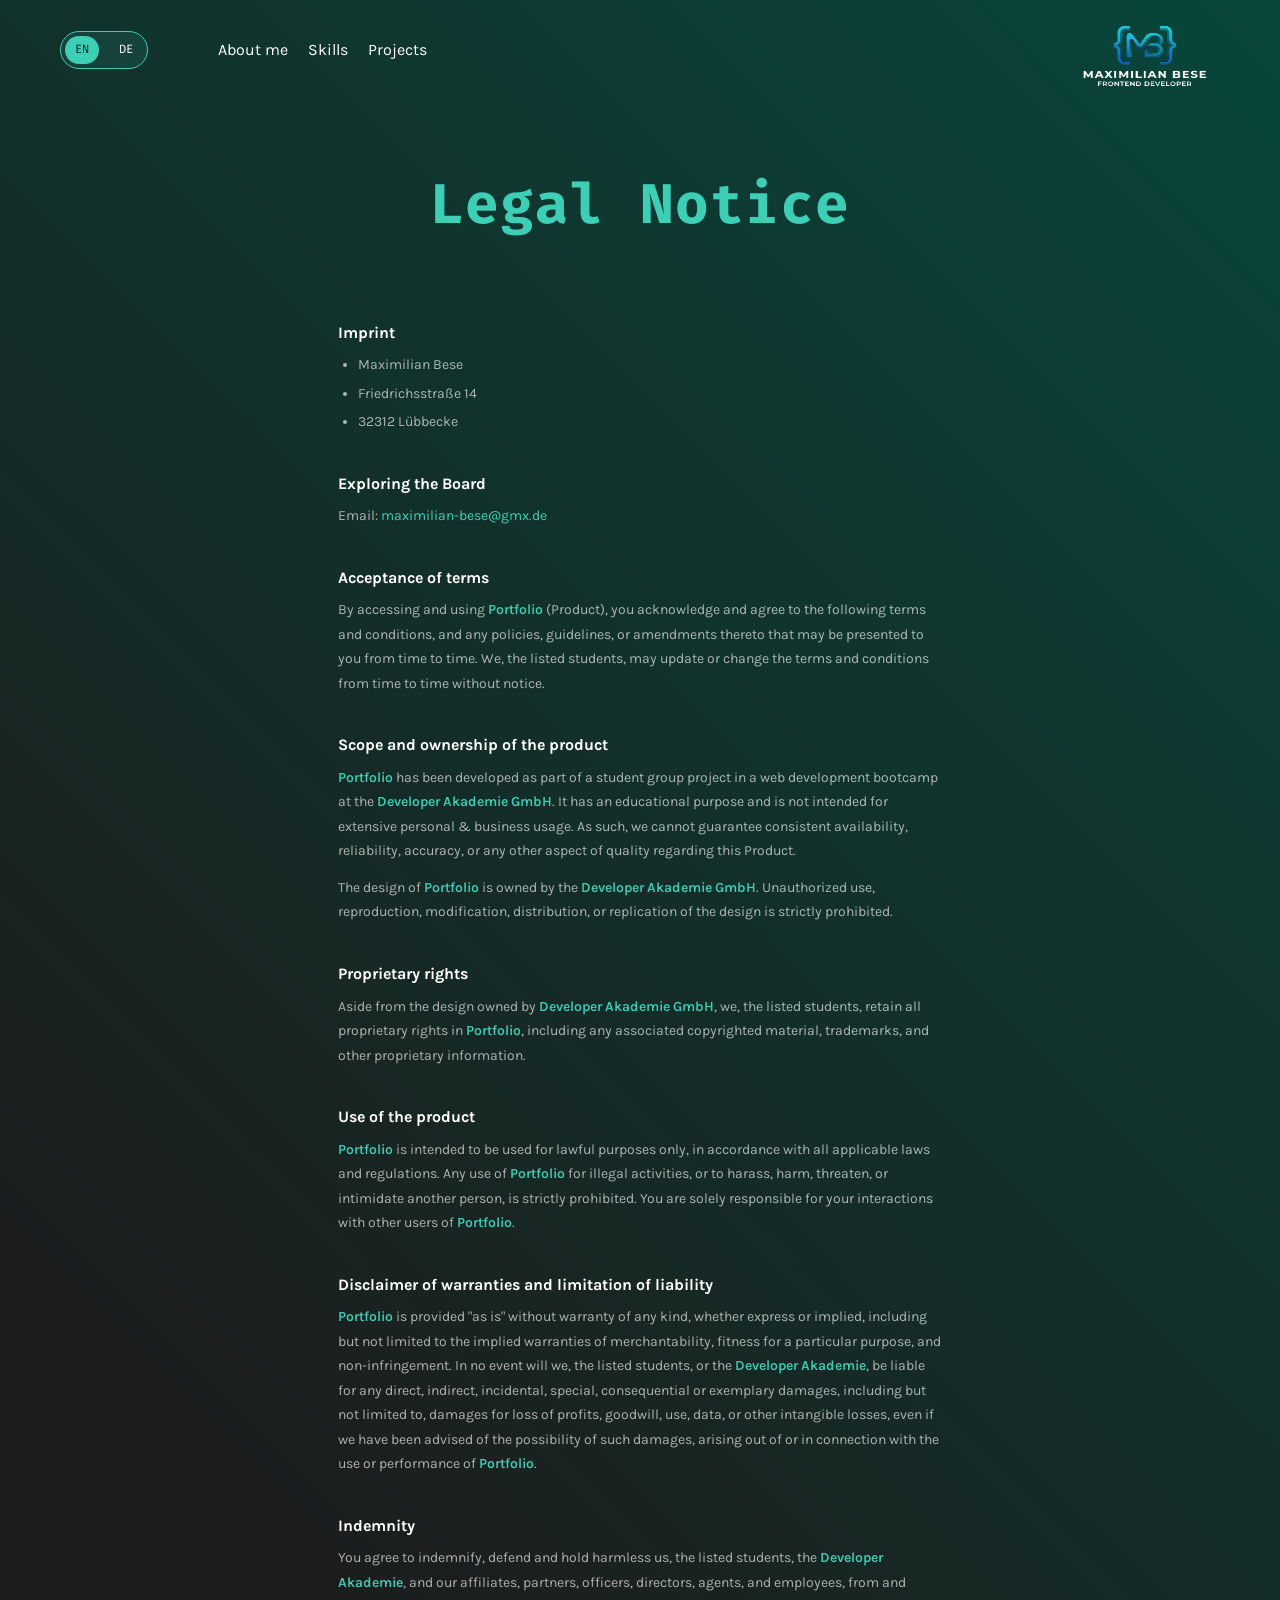
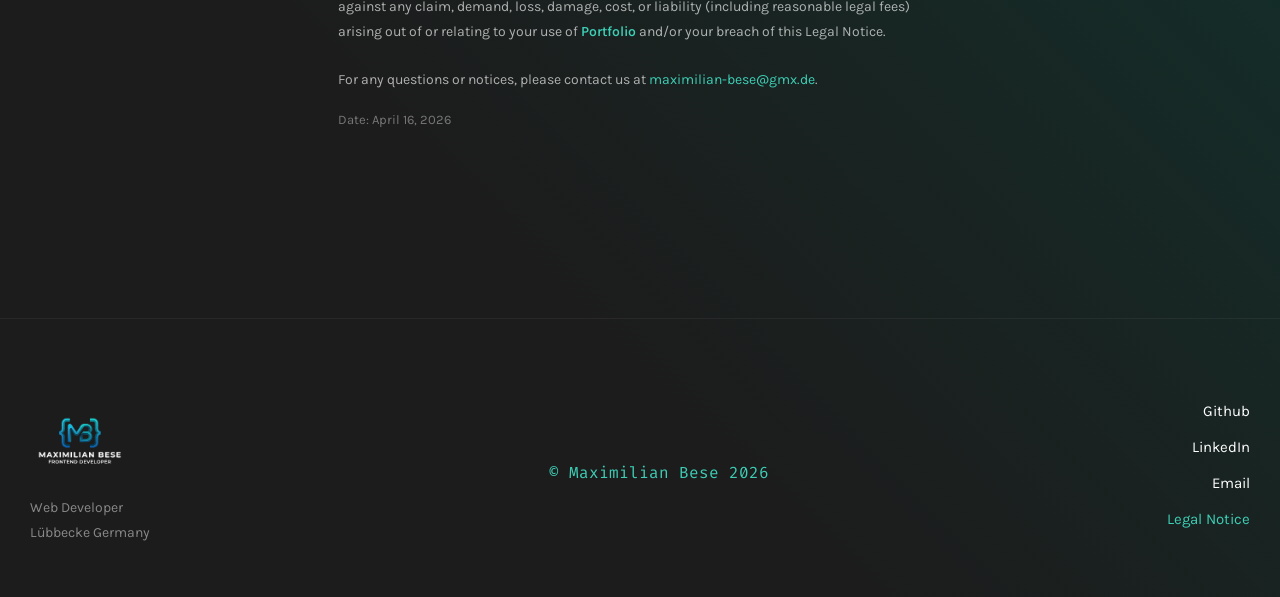
==== legal-notice.html @ 46cddd87 "feat: implement mobile navigation with hamburger menu and overlay" ====
<!doctype html>
<html lang="en">
  <head>
    <meta charset="UTF-8" />
    <meta name="viewport" content="width=device-width, initial-scale=1.0" />
    <title>Legal Notice | Lukas Müller</title>
    <link
      rel="shortcut icon"
      href="./assets/img/favicon.png"
      type="image/x-icon"
    />
    <link rel="stylesheet" href="style.css" />
    <link rel="stylesheet" href="./css/header.css" />
    <link rel="stylesheet" href="./css/footer.css" />
    <link rel="stylesheet" href="./css/legal-notice.css" />
    <link rel="stylesheet" href="./css/responsive.css" />
  </head>
  <body class="legal-page">
    <header class="main-header container">
      <div class="nav-left">
        <div class="lang-toggle">
          <span class="lang active" id="btn-en" onclick="changeLanguage('en')"
            >EN</span
          >
          <span class="lang" id="btn-de" onclick="changeLanguage('de')"
            >DE</span
          >
        </div>
        <nav class="nav-links">
          <a href="./index.html#about">About me</a>
          <a href="./index.html#skills">Skills</a>
          <a href="./index.html#projects">Projects</a>
        </nav>
      </div>
      <div class="nav-right">
        <img src="./assets/img/logo.png" alt="Logo" class="nav-right" />
      </div>
      <button class="hamburger" id="hamburger-btn" aria-label="Menü öffnen">
        <img
          src="./assets/icons/menu.svg"
          alt="Menü Icon"
          class="hamburger-icon"
        />
      </button>
    </header>

    <div class="mobile-menu" id="mobile-menu">
      <div class="mobile-menu-content">
        <nav class="mobile-nav-links">
          <a href="./index.html#about" class="mobile-nav-link">About me</a>
          <a href="./index.html#skills" class="mobile-nav-link">Skills</a>
          <a href="./index.html#projects" class="mobile-nav-link">Projects</a>
        </nav>
        <div class="mobile-lang-toggle">
          <span class="lang active" onclick="changeLanguage('en')">EN</span>
          <span class="lang" onclick="changeLanguage('de')">DE</span>
        </div>
      </div>
    </div>

    <main class="legal-main container">
      <h1 class="legal-title">Legal Notice</h1>

      <div class="legal-section">
        <h2>Imprint</h2>
        <ul>
          <li>Maximilian Bese</li>
          <li>Friedrichsstraße 14</li>
          <li>32312 Lübbecke</li>
        </ul>
      </div>

      <div class="legal-section">
        <h2>Exploring the Board</h2>
        <p>
          Email:
          <a href="mailto:maximilian-bese@gmx.de">maximilian-bese@gmx.de</a>
        </p>
      </div>

      <div class="legal-section">
        <h2>Acceptance of terms</h2>
        <p>
          By accessing and using <strong>Portfolio</strong> (Product), you
          acknowledge and agree to the following terms and conditions, and any
          policies, guidelines, or amendments thereto that may be presented to
          you from time to time. We, the listed students, may update or change
          the terms and conditions from time to time without notice.
        </p>
      </div>

      <div class="legal-section">
        <h2>Scope and ownership of the product</h2>
        <p>
          <strong>Portfolio</strong> has been developed as part of a student
          group project in a web development bootcamp at the
          <strong>Developer Akademie GmbH</strong>. It has an educational
          purpose and is not intended for extensive personal &amp; business
          usage. As such, we cannot guarantee consistent availability,
          reliability, accuracy, or any other aspect of quality regarding this
          Product.
        </p>
        <p>
          The design of <strong>Portfolio</strong> is owned by the
          <strong>Developer Akademie GmbH</strong>. Unauthorized use,
          reproduction, modification, distribution, or replication of the design
          is strictly prohibited.
        </p>
      </div>

      <div class="legal-section">
        <h2>Proprietary rights</h2>
        <p>
          Aside from the design owned by
          <strong>Developer Akademie GmbH</strong>, we, the listed students,
          retain all proprietary rights in <strong>Portfolio</strong>, including
          any associated copyrighted material, trademarks, and other proprietary
          information.
        </p>
      </div>

      <div class="legal-section">
        <h2>Use of the product</h2>
        <p>
          <strong>Portfolio</strong> is intended to be used for lawful purposes
          only, in accordance with all applicable laws and regulations. Any use
          of <strong>Portfolio</strong> for illegal activities, or to harass,
          harm, threaten, or intimidate another person, is strictly prohibited.
          You are solely responsible for your interactions with other users of
          <strong>Portfolio</strong>.
        </p>
      </div>

      <div class="legal-section">
        <h2>Disclaimer of warranties and limitation of liability</h2>
        <p>
          <strong>Portfolio</strong> is provided "as is" without warranty of any
          kind, whether express or implied, including but not limited to the
          implied warranties of merchantability, fitness for a particular
          purpose, and non-infringement. In no event will we, the listed
          students, or the <strong>Developer Akademie</strong>, be liable for
          any direct, indirect, incidental, special, consequential or exemplary
          damages, including but not limited to, damages for loss of profits,
          goodwill, use, data, or other intangible losses, even if we have been
          advised of the possibility of such damages, arising out of or in
          connection with the use or performance of <strong>Portfolio</strong>.
        </p>
      </div>

      <div class="legal-section">
        <h2>Indemnity</h2>
        <p>
          You agree to indemnify, defend and hold harmless us, the listed
          students, the <strong>Developer Akademie</strong>, and our affiliates,
          partners, officers, directors, agents, and employees, from and against
          any claim, demand, loss, damage, cost, or liability (including
          reasonable legal fees) arising out of or relating to your use of
          <strong>Portfolio</strong> and/or your breach of this Legal Notice.
        </p>
        <p class="legal-contact">
          For any questions or notices, please contact us at
          <a href="mailto:maximilian-bese@gmx.de">maximilian-bese@gmx.de</a>.
        </p>
        <p class="legal-date">Date: April 16, 2026</p>
      </div>
    </main>

    <footer class="main-footer container">
      <div class="footer-left">
        <img src="./assets/img/logo.png" alt="Logo" class="footer-logo" />
        <div class="footer-subtext">
          <p>Web Developer</p>
          <p>Lübbecke Germany</p>
        </div>
      </div>
      <div class="footer-center"><p>© Maximilian Bese 2026</p></div>
      <div class="footer-right">
        <nav class="footer-links">
          <a href="https://github.com/maximilianbese" target="_blank">Github</a>
          <a href="https://www.linkedin.com/in/maximilian-bese/" target="_blank"
            >LinkedIn</a
          >
          <a href="maximilian-bese@gmx.de">Email</a>
          <a href="./legal-notice.html" class="footer-link-active"
            >Legal Notice</a
          >
        </nav>
      </div>
    </footer>

    <script src="./js/mobile-nav.js"></script>
  </body>
</html>
---- style.css ----
/* Google Fonts Import */
@import url("https://fonts.googleapis.com/css2?family=Fira+Code:wght@400;500&family=Karla:wght@400;700&display=swap");

:root {
  /* Farben aus deinen Screenshots */
  --bg-dark: rgba(28, 28, 28, 1);
  --bg-gradient-green: rgba(8, 70, 59, 1);
  --accent-green: rgba(61, 207, 182, 1);
  --accent-green-10: rgba(61, 207, 182, 0.1);

  /* Schriften */
  --font-main: "Karla", sans-serif;
  --font-mono: "Fira Code", monospace;

  /* Abstände */
  --container-padding: 10%;
}

* {
  margin: 0;
  padding: 0;
  box-sizing: border-box;
}

body {
  background-color: var(--bg-dark);
  /* Der Verlauf aus Figma */
  background: linear-gradient(
    45deg,
    var(--bg-dark) 25%,
    var(--bg-gradient-green) 100%
  );
  background-attachment: fixed;
  color: white;
  font-family: var(--font-main);
  line-height: 1.6;
  overflow-x: hidden;
}

.container {
  padding: 0 var(--container-padding);
  max-width: 1440px;
  margin: 0 auto;
}
---- css/header.css ----
.main-header {
  display: flex;
  justify-content: space-between;
  align-items: center;
  padding: 0px 60px; /* Mehr Padding für den "High-End" Look */
  position: absolute;
  width: 100%;
  top: 0;
  left: 0;
  z-index: 1000;
  box-sizing: border-box;
}

.lang-toggle {
  background: rgba(61, 207, 182, 0.1);
  border: 1px solid var(--accent-green);
  border-radius: 20px;
  padding: 4px;
  display: inline-flex;
  gap: 10px;
  margin-right: 30px;
}

.lang {
  font-family: var(--font-mono);
  font-size: 12px;
  padding: 4px 10px;
  border-radius: 15px;
  cursor: pointer;
}

.lang.active {
  background: var(--accent-green);
  color: var(--bg-dark);
}

.nav-links {
  display: flex;
  gap: 20px;
}

.nav-links a {
  position: relative; /* Wichtig, damit der Punkt relativ zum Link positioniert wird */
  text-decoration: none;
  color: white;
  transition: color 0.3s ease;
}

.nav-links a::after {
  content: "";
  position: absolute;
  bottom: -8px; /* Abstand unter dem Text */
  left: 50%; /* Horizontal zentrieren */
  transform: translateX(-50%) scale(0); /* Startet unsichtbar und klein */
  width: 6px; /* Größe des Punktes */
  height: 6px;
  background-color: var(--accent-green);
  border-radius: 50%;
  transition: transform 0.3s cubic-bezier(0.175, 0.885, 0.32, 1.275);
}

.nav-links a:hover::after {
  transform: translateX(-50%) scale(1);
}

.nav-links a.active::after {
  transform: translateX(-50%) scale(1);
}

.nav-left {
  display: flex;
  align-items: center;
  gap: 40px; /* Exakter Abstand zwischen Sprache und Links */
}

.nav-right {
  width: 150px;
  height: 100px;
}

/* Logo Styling */
.logo-container {
  display: flex;
  align-items: center;
  gap: 10px;
}

.logo-icon {
  border: 2px solid var(--accent-green);
  color: var(--accent-green);
  padding: 5px 8px;
  font-weight: bold;
  font-size: 24px;
}

.logo-text {
  display: flex;
  flex-direction: column;
  line-height: 1;
  font-size: 20px;
  font-weight: 700;
}

/* ==========================================================================
   HAMBURGER BUTTON
   ========================================================================== */
.hamburger {
  display: none;
  flex-direction: column;
  justify-content: center;
  align-items: center;
  gap: 5px;
  background: none;
  border: none;
  cursor: pointer;
  padding: 8px;
  z-index: 2001;
  position: relative;
}

.hamburger-line {
  display: block;
  width: 26px;
  height: 2px;
  background-color: var(--accent-green);
  border-radius: 2px;
  transition:
    transform 0.35s cubic-bezier(0.23, 1, 0.32, 1),
    opacity 0.25s ease;
  transform-origin: center;
}

/* X-Animation wenn Menü offen */
.hamburger.is-open .hamburger-line:nth-child(1) {
  transform: translateY(7px) rotate(45deg);
}
.hamburger.is-open .hamburger-line:nth-child(2) {
  opacity: 0;
  transform: scaleX(0);
}
.hamburger.is-open .hamburger-line:nth-child(3) {
  transform: translateY(-7px) rotate(-45deg);
}

/* ==========================================================================
   MOBILE MENÜ OVERLAY
   ========================================================================== */
.mobile-menu {
  display: block;
  position: fixed;
  top: 0;
  right: 0;
  width: 100%;
  height: 100%;
  z-index: 2000;
  pointer-events: none;
  visibility: hidden;
}

.mobile-menu.is-open {
  pointer-events: all;
  visibility: visible;
}

/* Dunkler Hintergrund-Overlay */
.mobile-menu::before {
  content: "";
  position: absolute;
  inset: 0;
  background: rgba(0, 0, 0, 0.5);
  opacity: 0;
  transition: opacity 0.35s ease;
  backdrop-filter: blur(2px);
}

.mobile-menu.is-open::before {
  opacity: 1;
}

/* Menü-Panel von rechts */
.mobile-menu-content {
  position: absolute;
  top: 0;
  right: 0;
  width: min(80vw, 300px);
  height: 100%;
  background: rgba(10, 30, 25, 0.97);
  border-left: 1px solid rgba(61, 207, 182, 0.2);
  padding: 100px 40px 60px;
  display: flex;
  flex-direction: column;
  gap: 50px;
  transform: translateX(100%);
  transition: transform 0.4s cubic-bezier(0.23, 1, 0.32, 1);
  box-shadow: -10px 0 40px rgba(0, 0, 0, 0.4);
}

.mobile-menu.is-open .mobile-menu-content {
  transform: translateX(0);
}

/* Nav Links im mobilen Menü */
.mobile-nav-links {
  display: flex;
  flex-direction: column;
  gap: 32px;
}

.mobile-nav-link {
  text-decoration: none;
  color: white;
  font-size: 22px;
  font-weight: 500;
  letter-spacing: 0.5px;
  transition:
    color 0.25s ease,
    transform 0.25s ease;
  display: inline-block;
}

.mobile-nav-link:hover {
  color: var(--accent-green);
  transform: translateX(6px);
}

/* Sprach-Toggle im mobilen Menü */
.mobile-lang-toggle {
  background: rgba(61, 207, 182, 0.1);
  border: 1px solid var(--accent-green);
  border-radius: 20px;
  padding: 4px;
  display: inline-flex;
  gap: 10px;
  align-self: flex-start;
}
---- css/footer.css ----
.main-footer {
  padding: 80px 30px 50px;
  display: flex;
  justify-content: space-between;
  align-items: flex-start;
  border-top: 1px solid rgba(255, 255, 255, 0.05); /* Dezente Trennung */
  margin-top: 50px;
}

/* Linke Seite */
.footer-left {
  display: flex;
  flex-direction: column;
  gap: 20px;
}

.footer-logo {
  height: 75px; /* Passe die Höhe an dein Logo an */
  width: 100px;
  display: block;
}

.footer-subtext p {
  color: #888;
  font-size: 14px;
  margin: 3px 0;
}

/* Mittlere Sektion */
.footer-center {
  align-self: center;
  color: var(--accent-green);
  font-family: var(--font-mono); /* Falls du eine Monospace-Schrift nutzt */
  font-size: 16px;
}

/* Rechte Seite */
.footer-right .footer-links {
  display: flex;
  flex-direction: column;
  gap: 12px;
  text-align: right;
}

.footer-links a {
  color: white;
  text-decoration: none;
  font-size: 15px;
  transition: color 0.3s ease;
}

.footer-links a:hover {
  color: var(--accent-green);
}

/* Responsive Anpassung für Handys */
@media (max-width: 768px) {
  .main-footer {
    flex-direction: column;
    align-items: center;
    text-align: center;
    gap: 40px;
  }

  .footer-right .footer-links {
    text-align: center;
  }
}
---- css/legal-notice.css ----
/* ==========================================================================
   LEGAL NOTICE PAGE
   ========================================================================== */

.legal-page {
  background: linear-gradient(
    45deg,
    var(--bg-dark) 25%,
    var(--bg-gradient-green) 100%
  );
  min-height: 100vh;
}

/* Main Content Area */
.legal-main {
  padding-top: 160px;
  padding-bottom: 100px;
  max-width: 860px;
}

/* Page Title */
.legal-title {
  font-family: var(--font-mono);
  font-size: clamp(2.2rem, 6vw, 3.5rem);
  color: var(--accent-green);
  text-align: center;
  margin-bottom: 70px;
  letter-spacing: 1px;
}

/* Individual Section */
.legal-section {
  margin-bottom: 36px;
}

.legal-section h2 {
  font-family: var(--font-main);
  font-size: 16px;
  font-weight: 700;
  color: white;
  margin-bottom: 8px;
}

.legal-section p,
.legal-section ul {
  font-family: var(--font-main);
  font-size: 14px;
  color: rgba(255, 255, 255, 0.65);
  line-height: 1.75;
}

.legal-section p + p {
  margin-top: 12px;
}

.legal-section ul {
  list-style: disc;
  padding-left: 20px;
}

.legal-section ul li {
  margin-bottom: 4px;
}

.legal-section strong {
  color: var(--accent-green);
  font-weight: 600;
}

.legal-section a {
  color: var(--accent-green);
  text-decoration: none;
  transition: opacity 0.2s ease;
}

.legal-section a:hover {
  opacity: 0.75;
  text-decoration: underline;
}

/* Contact line & date */
.legal-contact {
  margin-top: 24px !important;
}

.legal-date {
  margin-top: 16px !important;
  color: rgba(255, 255, 255, 0.4) !important;
  font-size: 13px !important;
}

/* Active footer link */
.footer-link-active {
  color: var(--accent-green) !important;
}

/* ==========================================================================
   RESPONSIVE – 1024px
   ========================================================================== */
@media (max-width: 1024px) {
  .legal-main {
    padding-top: 130px;
    padding-bottom: 80px;
  }

  .legal-title {
    margin-top: 60px;
  }
}

/* ==========================================================================
   RESPONSIVE – 850px
   ========================================================================== */
@media (max-width: 850px) {
  .legal-main {
    padding-top: 110px;
    padding-bottom: 60px;
    max-width: 100%;
  }

  .lang-toggle {
    display: none;
  }

  .legal-title {
    font-size: 2.4rem;
    margin-bottom: 40px;
  }

  .legal-section {
    margin-bottom: 28px;
  }

  .mobile-menu-content {
    height: 350px;
    display: flex;
    justify-content: center;
    align-items: center;
    border-radius: 40px;
    margin: 5px;
    background: linear-gradient(
      45deg,
      var(--bg-dark) 5%,
      var(--bg-gradient-green) 100%
    );
  }
}

/* ==========================================================================
   RESPONSIVE – 480px
   ========================================================================== */
@media (max-width: 480px) {
  .legal-main {
    padding-top: 100px;
    padding-bottom: 50px;
  }

  .legal-title {
    font-size: 2rem;
    margin-bottom: 32px;
    text-align: left;
  }

  .legal-section {
    margin-bottom: 24px;
  }

  .legal-section h2 {
    font-size: 15px;
    margin-bottom: 6px;
  }

  .legal-section p,
  .legal-section ul {
    font-size: 13px;
    line-height: 1.7;
  }

  .legal-date {
    font-size: 12px !important;
  }
}

/* ==========================================================================
   RESPONSIVE – 375px
   ========================================================================== */
@media (max-width: 375px) {
  .legal-title {
    font-size: 1.8rem;
  }

  .legal-section p,
  .legal-section ul {
    font-size: 12.5px;
  }
}

/* ==========================================================================
   RESPONSIVE – 320px
   ========================================================================== */
@media (max-width: 320px) {
  .legal-main {
    padding-top: 90px;
  }

  .legal-title {
    font-size: 1.6rem;
    margin-bottom: 24px;
  }

  .legal-section h2 {
    font-size: 14px;
  }

  .legal-section p,
  .legal-section ul {
    font-size: 12px;
  }
}
---- css/responsive.css ----
/* ==========================================================================
   RESPONSIVE DESIGN – komplett neu geschrieben für 320px–1024px
   Basiert 1:1 auf den Screenshots (mobile-first, Ziel: 320px)
   ========================================================================== */

/* ==========================================================================
   1024px – Tablets & kleine Laptops
   ========================================================================== */
@media (max-width: 1024px) {
  .container {
    padding: 50px 40px;
  }

  .nav-right {
    width: 100px;
    height: 75px;
  }

  .hero-btns {
    margin-top: 20px;
  }

  .contact-grid,
  .about-grid {
    gap: 50px;
  }

  .contact-title,
  .featured-projects-title {
    font-size: 60px;
  }

  .skills-heading {
    font-size: 60px;
  }

  .skills-layout {
    gap: 50px;
  }

  .projects-layout {
    gap: 60px;
  }
}

/* ==========================================================================
   850px – Smartphones & kleine Tablets
   ========================================================================== */
@media (max-width: 850px) {
  .nav-links {
    display: none;
  }

  .lang-toggle {
    margin-right: 0;
  }

  .hamburger {
    display: flex;
  }

  .legal-main {
    padding-top: 110px;
    padding-bottom: 60px;
    max-width: 100%;
  }

  .lang-toggle {
    display: none;
  }

  .legal-title {
    font-size: 2.4rem;
    margin-bottom: 40px;
  }

  .legal-section {
    margin-bottom: 28px;
  }

  .mobile-menu-content {
    height: 350px;
    display: flex;
    justify-content: center;
    align-items: center;
    border-radius: 40px;
    margin: 5px;
    background: linear-gradient(
      45deg,
      var(--bg-dark) 5%,
      var(--bg-gradient-green) 100%
    );
  }

  .nav-right {
    display: none;
  }

  .contact-grid,
  .skill-set-grid,
  .about-grid,
  .skills-layout,
  .projects-layout {
    grid-template-columns: 1fr;
  }

  .sidebar-left,
  .sidebar-right {
    display: none;
  }

  .testimonial-card.prev {
    transform: scale(0.8) translateX(-120%);
    opacity: 0;
  }

  .testimonial-card.next {
    transform: scale(0.8) translateX(120%);
    opacity: 0;
  }

  .footer-left {
    display: flex;
    flex-direction: column;
    gap: 20px;
    justify-content: center;
    align-items: center;
  }

  .project-preview {
    display: none;
  }

  .projects-list {
    width: 100%;
  }

  .contact-info {
    text-align: center;
    margin-bottom: 40px;
  }
}

/* ==========================================================================
   480px – Smartphones
   ========================================================================== */
@media (max-width: 480px) {
  .container {
    padding: 0 20px;
  }

  /* --- HEADER --- */
  .main-header {
    padding: 20px 20px;
    height: auto;
  }

  .lang-toggle {
    display: none;
  }

  .nav-links {
    display: none;
  }

  .nav-right {
    height: 60px;
    width: auto;
  }

  /* --- HERO --- */
  .hero {
    height: 100svh;
    padding-top: 80px;
    justify-content: center;
    align-items: center;
  }

  .hero-center {
    padding: 0 20px;
    display: flex;
    flex-direction: column;
    align-items: center;
    text-align: center;
    gap: 20px;
    padding-bottom: 330px;
  }

  .hero-role {
    font-size: 18px;
    letter-spacing: 1px;
  }

  .hero-title {
    font-size: clamp(2rem, 10vw, 3rem);
    white-space: normal;
    line-height: 1.1;
  }

  .hero-btns {
    display: flex;
    flex-wrap: wrap;
    gap: 12px;
    margin-top: 10px;
  }

  .btn-ghost {
    padding: 12px 24px;
    font-size: 15px;
    margin: 0;
  }

  .sidebar-left {
    display: flex;
    left: 15px;
    bottom: 80px;
  }

  .sidebar-right {
    display: flex;
    right: 15px;
    bottom: 80px;
    gap: 12px;
  }

  .sidebar-right .vertical-mail {
    display: none;
  }

  .social-icons {
    gap: 12px;
    margin-bottom: 0;
  }

  .social-icons img {
    width: 22px;
    margin-top: 0;
  }

  .arrow-circle {
    width: 30px;
    height: 30px;
  }

  .hero-ticker {
    bottom: 30px;
  }

  .ticker-content span {
    font-size: 16px;
  }

  /* --- ABOUT ME --- */
  .about-section {
    padding: 70px 0;
  }

  .about-grid {
    grid-template-columns: 1fr;
    gap: 30px;
  }

  .about-image-wrapper {
    width: 100%;
  }

  .about-portrait {
    width: 100%;
    padding: 30px;
  }

  .background-lines {
    width: 140px;
    height: 140px;
    top: -25px;
    left: -25px;
  }

  .about-info {
    padding: 30px;
  }

  .about-card {
    padding: 28px 22px;
    border-radius: 20px;
  }

  .about-subtitle {
    font-size: 16px;
    margin-bottom: 12px;
  }

  .about-title {
    font-size: 42px;
    gap: 10px;
    margin-bottom: 20px;
  }

  .about-intro {
    font-size: 0.9rem;
    margin-bottom: 24px;
    text-align: justify;
  }

  .about-details li {
    gap: 14px;
    margin-bottom: 22px;
  }

  .detail-icon {
    width: 20px;
  }

  .about-details p {
    font-size: 0.85rem;
  }

  /* --- SKILLS --- */
  .skills-section {
    padding: 30px 30px;
  }

  .section-subtitle {
    font-size: 14px;
  }

  .skills-layout {
    grid-template-columns: 1fr;
    gap: 30px;
    margin-top: 20px;
  }

  .skills-card {
    padding: 30px 24px;
    border-radius: 24px;
  }

  .skills-heading {
    font-size: 48px;
    margin-bottom: 16px;
  }

  .skills-description {
    font-size: 0.9rem;
    margin-bottom: 24px;
    text-align: justify;
  }

  .skills-cta h3 {
    font-size: 18px;
  }

  .btn-small {
    padding: 10px 22px;
    font-size: 14px;
    margin-top: 16px;
  }

  .skills-grid {
    grid-template-columns: repeat(3, 1fr);
    gap: 30px 20px;
    padding-top: 20px;
  }

  .skill-item img {
    width: 44px;
    height: 44px;
  }

  .skill-item span {
    font-size: 11px;
  }

  /* --- FEATURED PROJECTS --- */
  .projects-section {
    padding: 30px 30px;
  }

  .section-title {
    font-size: 42px;
    line-height: 1.1;
  }

  .section-intro {
    font-size: 0.9rem;
    margin-bottom: 30px;
    text-align: justify;
  }

  .projects-layout {
    grid-template-columns: 1fr;
  }

  .project-preview {
    display: none;
  }

  .project-item {
    padding: 24px 0;
    flex-direction: column;
    align-items: flex-start;
    gap: 6px;
  }

  .project-info h3 {
    font-size: 22px;
  }

  .project-info h3 span {
    font-size: 18px;
  }

  .project-tech {
    font-size: 12px;
    margin-top: 6px;
    display: block;
  }

  .project-info {
    flex-direction: column;
    align-items: flex-start;
    gap: 6px;
  }

  .status-badge {
    font-size: 11px;
    padding: 4px 12px;
    margin-left: 0;
    margin-top: 6px;
    display: inline-block;
  }

  /* --- TESTIMONIALS --- */
  .testimonials-section {
    padding: 30px 30px;
  }

  .testimonial-slider {
    height: auto;
    min-height: 380px;
    margin-top: 30px;
  }

  .testimonial-card {
    width: 100%;
    position: absolute;
    left: 0 !important;
    transform: scale(1) !important;
    opacity: 0;
    display: none;
    padding: 50px 28px 36px;
    border-radius: 20px;
  }

  .testimonial-card.active {
    display: flex;
    opacity: 1;
    position: relative;
    transform: none !important;
  }

  .testimonial-card.active p {
    font-size: 1rem;
  }

  .testimonial-card.prev,
  .testimonial-card.next {
    display: none;
    opacity: 0;
  }

  .quote-icon {
    font-size: 90px;
    top: -30px;
    left: -5px;
  }

  .testimonial-footer {
    margin-top: 24px;
  }

  .author {
    font-size: 13px;
  }

  .slider-controls {
    margin-top: 24px;
    gap: 20px;
  }

  .arrow {
    font-size: 22px;
  }

  /* --- CONTACT --- */
  .contact-section {
    padding: 30px 30px;
  }

  .contact-grid {
    grid-template-columns: 1fr;
    gap: 40px;
  }

  .contact-info {
    text-align: left;
    margin-bottom: 0;
  }

  .contact-title {
    font-size: 48px;
    line-height: 1;
    margin: 12px 0 24px;
  }

  .contact-description h3 {
    font-size: 18px;
  }

  .contact-description p {
    font-size: 0.9rem;
  }

  .form-group {
    padding: 22px 0;
  }

  .form-group label {
    font-size: 20px;
    margin-bottom: 10px;
  }

  .form-group input,
  .form-group textarea {
    font-size: 15px;
  }

  .privacy-container {
    margin-top: 24px;
  }

  .privacy-check {
    margin-top: 24px;
    font-size: 13px;
    gap: 12px;
    flex-wrap: wrap;
  }

  .checkbox-text {
    font-size: 13px;
    line-height: 1.5;
  }

  .privacy-check input[type="checkbox"] {
    width: 22px;
    height: 22px;
    flex-shrink: 0;
  }

  .form-submit {
    margin-top: 36px;
  }

  .btn-submit {
    padding: 14px 36px;
    font-size: 16px;
  }

  /* --- FOOTER --- */
  .main-footer {
    flex-direction: column;
    align-items: center;
    text-align: center;
    gap: 30px;
    padding: 50px 30px 30px 30px;
    margin-top: 30px;
  }

  .footer-logo {
    height: 75px;
    width: 100px;
  }

  .footer-subtext p {
    font-size: 13px;
  }

  .footer-right .footer-links {
    text-align: left;
    align-items: flex-start;
    gap: 10px;
    display: flex;
    align-items: center;
  }

  .footer-links a {
    font-size: 14px;
  }

  .footer-left {
    display: flex;
    flex-direction: column;
    gap: 20px;
    justify-content: center;
    align-items: center;
  }

  .footer-center {
    order: 3;
    margin-top: 10px;
    font-size: 14px;
    width: 100%;
    text-align: center;
  }

  /* --- OVERLAY --- */
  .overlay-content {
    padding: 40px 20px 60px;
    border-radius: 20px;
    max-height: 90vh;
    overflow-y: auto;
  }

  .overlay-body {
    flex-direction: column;
    gap: 30px;
    text-align: center;
  }

  #overlay-number {
    font-size: 4rem;
  }

  #overlay-title {
    font-size: 2rem;
    margin: -10px 0 20px;
  }

  .overlay-text h3 {
    font-size: 1rem;
  }

  #overlay-description {
    font-size: 0.9rem;
  }

  .tech-stack-icons,
  .overlay-btns {
    justify-content: center;
  }

  .overlay-btns {
    flex-wrap: wrap;
    gap: 12px;
  }

  .next-project-btn {
    bottom: 20px;
    right: 20px;
    font-size: 0.9rem;
  }

  .close-btn {
    top: 18px;
    right: 20px;
    font-size: 26px;
  }
}

/* ==========================================================================
   375px – Standard iPhone
   ========================================================================== */
@media (max-width: 375px) {
  .hero-title {
    font-size: clamp(1.8rem, 9vw, 2.4rem);
  }

  .about-title {
    font-size: 36px;
  }

  .skills-heading {
    font-size: 42px;
  }

  .section-title {
    font-size: 38px;
  }

  .contact-title {
    font-size: 42px;
  }

  .skills-grid {
    gap: 24px 16px;
  }

  .skill-item img {
    width: 38px;
    height: 38px;
  }

  .skill-item span {
    font-size: 10px;
  }
}

/* ==========================================================================
   320px – Kleinstgeräte (iPhone SE alt, Galaxy S5)
   ========================================================================== */
@media (max-width: 320px) {
  .container {
    padding: 0 14px;
  }

  .hero-role {
    font-size: 15px;
  }

  .hero-title {
    font-size: 1.7rem;
  }

  .btn-ghost {
    padding: 10px 18px;
    font-size: 13px;
  }

  .about-card {
    padding: 20px 16px;
  }

  .about-title {
    font-size: 32px;
  }

  .about-intro {
    font-size: 0.82rem;
  }

  .skills-card {
    padding: 22px 16px;
  }

  .skills-heading {
    font-size: 36px;
  }

  .skills-description {
    font-size: 0.82rem;
  }

  .skills-grid {
    grid-template-columns: repeat(3, 1fr);
    gap: 18px 10px;
  }

  .skill-item img {
    width: 32px;
    height: 32px;
  }

  .skill-item span {
    font-size: 9px;
  }

  .section-title {
    font-size: 32px;
  }

  .project-info h3 {
    font-size: 18px;
  }

  .testimonial-card {
    padding: 44px 18px 28px;
  }

  .testimonial-card.active p {
    font-size: 0.88rem;
  }

  .quote-icon {
    font-size: 70px;
    top: -22px;
  }

  .contact-title {
    font-size: 34px;
  }

  .form-group label {
    font-size: 17px;
  }

  .form-group input,
  .form-group textarea {
    font-size: 14px;
  }

  .btn-submit {
    width: 100%;
    padding: 12px;
    font-size: 15px;
  }

  .checkbox-text {
    font-size: 11px;
  }

  .footer-logo {
    height: 36px;
  }

  .footer-center {
    font-size: 12px;
  }
}
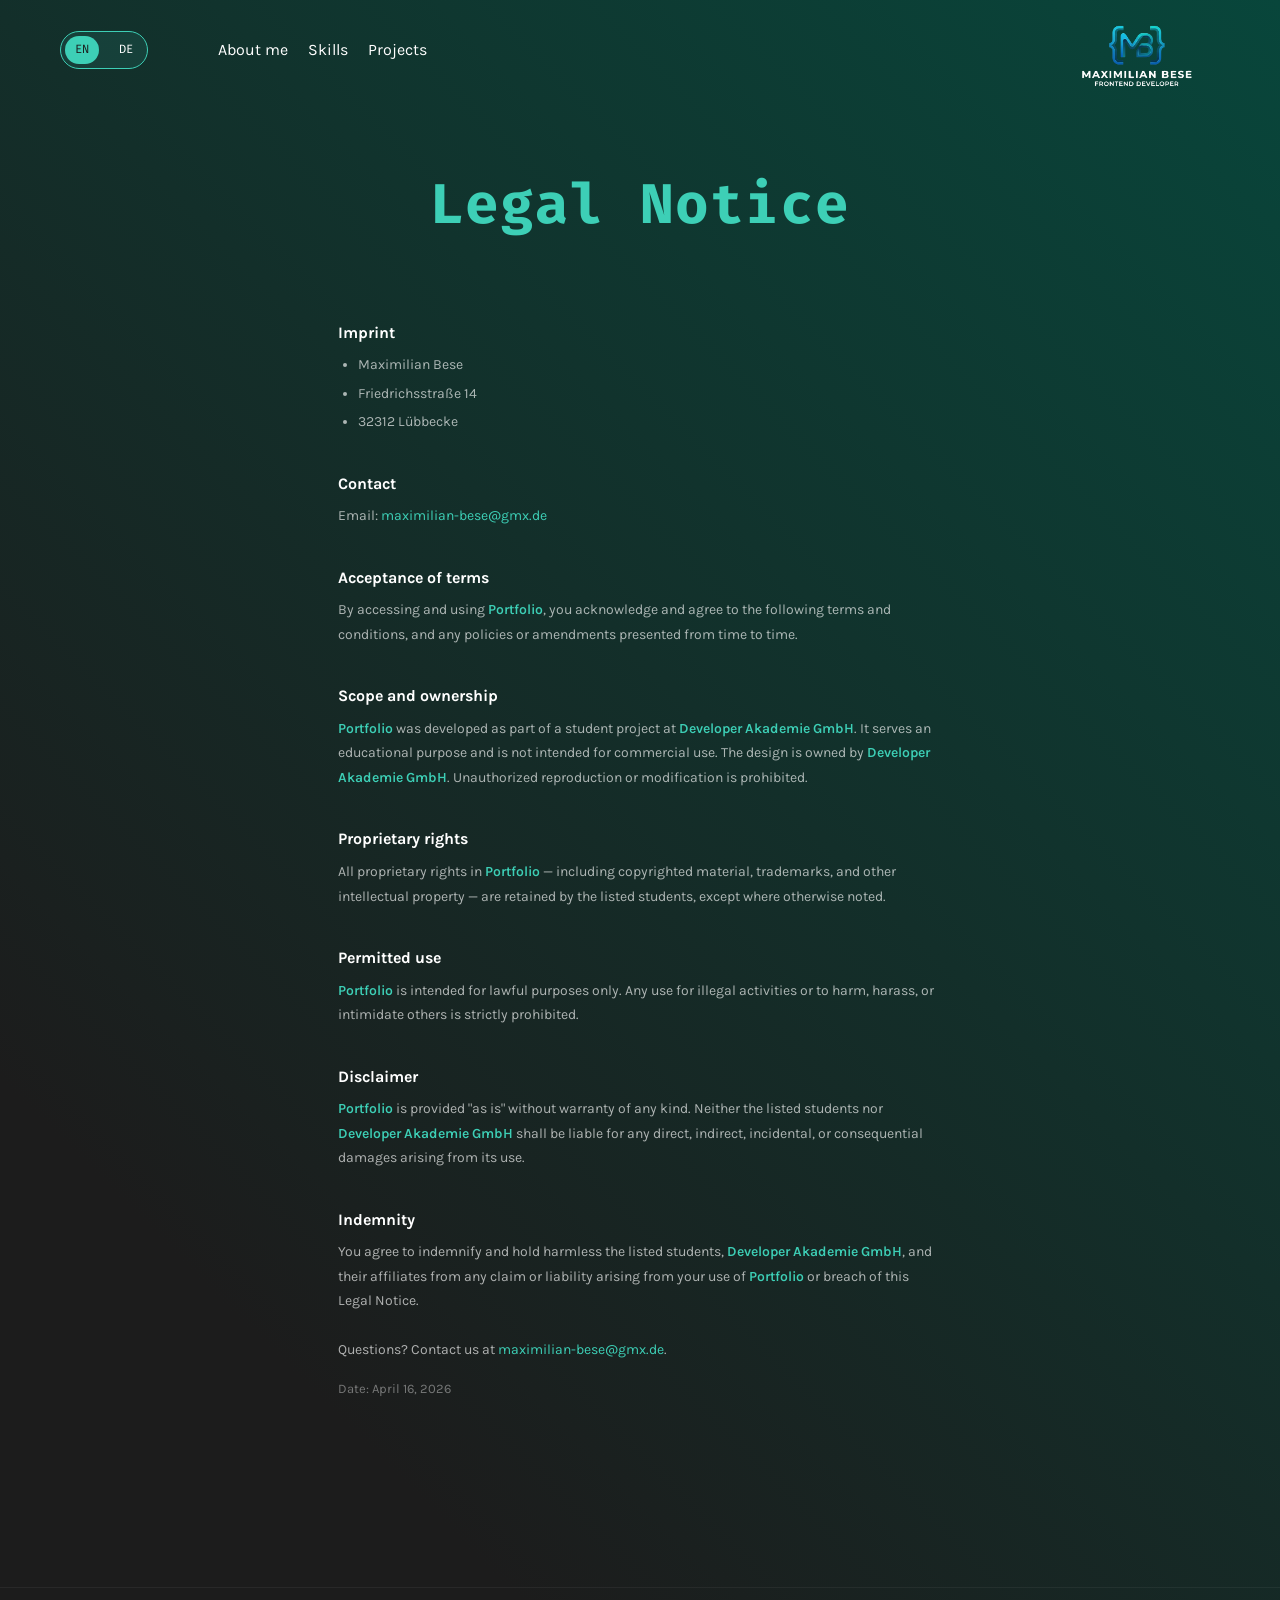
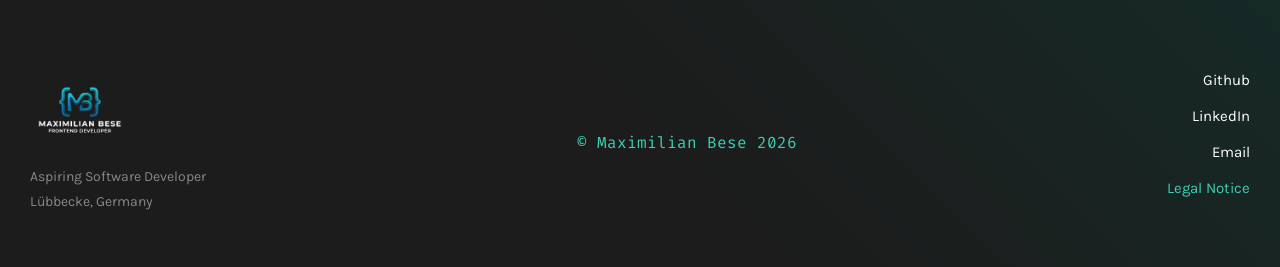
==== commit 8177cb12: "Refactor contact form handling and improve feedback messages - Enhanced contact form validation with" ====
--- a/legal-notice.html
+++ b/legal-notice.html
@@ -3,7 +3,7 @@
   <head>
     <meta charset="UTF-8" />
     <meta name="viewport" content="width=device-width, initial-scale=1.0" />
-    <title>Legal Notice | Lukas Müller</title>
+    <title>Legal Notice | Maximilian Bese</title>
     <link
       rel="shortcut icon"
       href="./assets/img/favicon.png"
@@ -13,51 +13,83 @@
     <link rel="stylesheet" href="./css/header.css" />
     <link rel="stylesheet" href="./css/footer.css" />
     <link rel="stylesheet" href="./css/legal-notice.css" />
-    <link rel="stylesheet" href="./css/responsive.css" />
+    <link rel="stylesheet" href="./css/responsive-tablet.css" />
+    <link rel="stylesheet" href="./css/responsive-480-a.css" />
+    <link rel="stylesheet" href="./css/responsive-480-b.css" />
+    <link rel="stylesheet" href="./css/responsive-375-320.css" />
   </head>
   <body class="legal-page">
+    <!-- ═══════════════════════════════════════ HEADER ══ -->
     <header class="main-header container">
       <div class="nav-left">
         <div class="lang-toggle">
-          <span class="lang active" id="btn-en" onclick="changeLanguage('en')"
+          <span
+            class="lang active"
+            id="btn-en"
+            data-lang="en"
+            onclick="changeLanguage('en')"
             >EN</span
           >
-          <span class="lang" id="btn-de" onclick="changeLanguage('de')"
+          <span
+            class="lang"
+            id="btn-de"
+            data-lang="de"
+            onclick="changeLanguage('de')"
             >DE</span
           >
         </div>
-        <nav class="nav-links">
+        <nav class="nav-links" aria-label="Main navigation">
           <a href="./index.html#about">About me</a>
           <a href="./index.html#skills">Skills</a>
           <a href="./index.html#projects">Projects</a>
         </nav>
       </div>
       <div class="nav-right">
-        <img src="./assets/img/logo.png" alt="Logo" class="nav-right" />
-      </div>
-      <button class="hamburger" id="hamburger-btn" aria-label="Menü öffnen">
+        <img src="./assets/img/logo.png" alt="Maximilian Bese Logo" />
+      </div>
+      <button
+        class="hamburger"
+        id="hamburger-btn"
+        aria-label="Open menu"
+        aria-expanded="false"
+      >
         <img
           src="./assets/icons/menu.svg"
-          alt="Menü Icon"
+          alt=""
           class="hamburger-icon"
+          aria-hidden="true"
         />
       </button>
     </header>
 
-    <div class="mobile-menu" id="mobile-menu">
+    <!-- ═══════════════════════════════════════ MOBILE NAV ══ -->
+    <div
+      class="mobile-menu"
+      id="mobile-menu"
+      role="dialog"
+      aria-label="Mobile navigation"
+    >
       <div class="mobile-menu-content">
-        <nav class="mobile-nav-links">
+        <nav class="mobile-nav-links" aria-label="Mobile navigation">
           <a href="./index.html#about" class="mobile-nav-link">About me</a>
           <a href="./index.html#skills" class="mobile-nav-link">Skills</a>
           <a href="./index.html#projects" class="mobile-nav-link">Projects</a>
         </nav>
         <div class="mobile-lang-toggle">
-          <span class="lang active" onclick="changeLanguage('en')">EN</span>
-          <span class="lang" onclick="changeLanguage('de')">DE</span>
+          <span
+            class="lang active"
+            data-lang="en"
+            onclick="changeLanguage('en')"
+            >EN</span
+          >
+          <span class="lang" data-lang="de" onclick="changeLanguage('de')"
+            >DE</span
+          >
         </div>
       </div>
     </div>
 
+    <!-- ═══════════════════════════════════════ MAIN ══ -->
     <main class="legal-main container">
       <h1 class="legal-title">Legal Notice</h1>
 
@@ -71,7 +103,7 @@
       </div>
 
       <div class="legal-section">
-        <h2>Exploring the Board</h2>
+        <h2>Contact</h2>
         <p>
           Email:
           <a href="mailto:maximilian-bese@gmx.de">maximilian-bese@gmx.de</a>
@@ -81,106 +113,93 @@
       <div class="legal-section">
         <h2>Acceptance of terms</h2>
         <p>
-          By accessing and using <strong>Portfolio</strong> (Product), you
-          acknowledge and agree to the following terms and conditions, and any
-          policies, guidelines, or amendments thereto that may be presented to
-          you from time to time. We, the listed students, may update or change
-          the terms and conditions from time to time without notice.
-        </p>
-      </div>
-
-      <div class="legal-section">
-        <h2>Scope and ownership of the product</h2>
-        <p>
-          <strong>Portfolio</strong> has been developed as part of a student
-          group project in a web development bootcamp at the
-          <strong>Developer Akademie GmbH</strong>. It has an educational
-          purpose and is not intended for extensive personal &amp; business
-          usage. As such, we cannot guarantee consistent availability,
-          reliability, accuracy, or any other aspect of quality regarding this
-          Product.
-        </p>
-        <p>
-          The design of <strong>Portfolio</strong> is owned by the
-          <strong>Developer Akademie GmbH</strong>. Unauthorized use,
-          reproduction, modification, distribution, or replication of the design
-          is strictly prohibited.
+          By accessing and using <strong>Portfolio</strong>, you acknowledge and
+          agree to the following terms and conditions, and any policies or
+          amendments presented from time to time.
+        </p>
+      </div>
+
+      <div class="legal-section">
+        <h2>Scope and ownership</h2>
+        <p>
+          <strong>Portfolio</strong> was developed as part of a student project
+          at <strong>Developer Akademie GmbH</strong>. It serves an educational
+          purpose and is not intended for commercial use. The design is owned by
+          <strong>Developer Akademie GmbH</strong>. Unauthorized reproduction or
+          modification is prohibited.
         </p>
       </div>
 
       <div class="legal-section">
         <h2>Proprietary rights</h2>
         <p>
-          Aside from the design owned by
-          <strong>Developer Akademie GmbH</strong>, we, the listed students,
-          retain all proprietary rights in <strong>Portfolio</strong>, including
-          any associated copyrighted material, trademarks, and other proprietary
-          information.
-        </p>
-      </div>
-
-      <div class="legal-section">
-        <h2>Use of the product</h2>
-        <p>
-          <strong>Portfolio</strong> is intended to be used for lawful purposes
-          only, in accordance with all applicable laws and regulations. Any use
-          of <strong>Portfolio</strong> for illegal activities, or to harass,
-          harm, threaten, or intimidate another person, is strictly prohibited.
-          You are solely responsible for your interactions with other users of
-          <strong>Portfolio</strong>.
-        </p>
-      </div>
-
-      <div class="legal-section">
-        <h2>Disclaimer of warranties and limitation of liability</h2>
+          All proprietary rights in <strong>Portfolio</strong> — including
+          copyrighted material, trademarks, and other intellectual property —
+          are retained by the listed students, except where otherwise noted.
+        </p>
+      </div>
+
+      <div class="legal-section">
+        <h2>Permitted use</h2>
+        <p>
+          <strong>Portfolio</strong> is intended for lawful purposes only. Any
+          use for illegal activities or to harm, harass, or intimidate others is
+          strictly prohibited.
+        </p>
+      </div>
+
+      <div class="legal-section">
+        <h2>Disclaimer</h2>
         <p>
           <strong>Portfolio</strong> is provided "as is" without warranty of any
-          kind, whether express or implied, including but not limited to the
-          implied warranties of merchantability, fitness for a particular
-          purpose, and non-infringement. In no event will we, the listed
-          students, or the <strong>Developer Akademie</strong>, be liable for
-          any direct, indirect, incidental, special, consequential or exemplary
-          damages, including but not limited to, damages for loss of profits,
-          goodwill, use, data, or other intangible losses, even if we have been
-          advised of the possibility of such damages, arising out of or in
-          connection with the use or performance of <strong>Portfolio</strong>.
+          kind. Neither the listed students nor
+          <strong>Developer Akademie GmbH</strong> shall be liable for any
+          direct, indirect, incidental, or consequential damages arising from
+          its use.
         </p>
       </div>
 
       <div class="legal-section">
         <h2>Indemnity</h2>
         <p>
-          You agree to indemnify, defend and hold harmless us, the listed
-          students, the <strong>Developer Akademie</strong>, and our affiliates,
-          partners, officers, directors, agents, and employees, from and against
-          any claim, demand, loss, damage, cost, or liability (including
-          reasonable legal fees) arising out of or relating to your use of
-          <strong>Portfolio</strong> and/or your breach of this Legal Notice.
+          You agree to indemnify and hold harmless the listed students,
+          <strong>Developer Akademie GmbH</strong>, and their affiliates from
+          any claim or liability arising from your use of
+          <strong>Portfolio</strong> or breach of this Legal Notice.
         </p>
         <p class="legal-contact">
-          For any questions or notices, please contact us at
+          Questions? Contact us at
           <a href="mailto:maximilian-bese@gmx.de">maximilian-bese@gmx.de</a>.
         </p>
         <p class="legal-date">Date: April 16, 2026</p>
       </div>
     </main>
 
+    <!-- ═══════════════════════════════════════ FOOTER ══ -->
     <footer class="main-footer container">
       <div class="footer-left">
         <img src="./assets/img/logo.png" alt="Logo" class="footer-logo" />
         <div class="footer-subtext">
-          <p>Web Developer</p>
-          <p>Lübbecke Germany</p>
+          <p>Aspiring Software Developer</p>
+          <p>Lübbecke, Germany</p>
         </div>
       </div>
       <div class="footer-center"><p>© Maximilian Bese 2026</p></div>
       <div class="footer-right">
-        <nav class="footer-links">
-          <a href="https://github.com/maximilianbese" target="_blank">Github</a>
-          <a href="https://www.linkedin.com/in/maximilian-bese/" target="_blank"
+        <nav class="footer-links" aria-label="Footer navigation">
+          <a
+            href="https://github.com/maximilianbese"
+            target="_blank"
+            rel="noopener"
+            >Github</a
+          >
+          <a
+            href="https://www.linkedin.com/in/maximilian-bese/"
+            target="_blank"
+            rel="noopener"
             >LinkedIn</a
           >
-          <a href="maximilian-bese@gmx.de">Email</a>
+          <a href="mailto:maximilian-bese@gmx.de">Email</a>
           <a href="./legal-notice.html" class="footer-link-active"
             >Legal Notice</a
           >
@@ -188,6 +207,7 @@
       </div>
     </footer>
 
+    <script src="./js/language.js"></script>
     <script src="./js/mobile-nav.js"></script>
   </body>
 </html>
--- a/style.css
+++ b/style.css
@@ -20,6 +20,7 @@
   margin: 0;
   padding: 0;
   box-sizing: border-box;
+  scroll-behavior: smooth;
 }
 
 body {
@@ -42,3 +43,7 @@
   max-width: 1440px;
   margin: 0 auto;
 }
+
+.nav-right img {
+  height: 100px;
+}
--- a/css/responsive-tablet.css
+++ b/css/responsive-tablet.css
@@ -0,0 +1,143 @@
+/* Responsive — tablet & large mobile (≤1024px, ≤850px) */
+
+/* ==========================================================================
+   1024px – Tablets & kleine Laptops
+   ========================================================================== */
+@media (max-width: 1024px) {
+  .container {
+    padding: 50px 40px;
+  }
+
+  .nav-right {
+    width: 100px;
+    height: 75px;
+  }
+
+  .nav-right img {
+    padding-bottom: 30px;
+  }
+
+  .hero-btns {
+    margin-top: 20px;
+  }
+
+  .contact-grid,
+  .about-grid {
+    gap: 50px;
+  }
+
+  .contact-title,
+  .featured-projects-title {
+    font-size: 60px;
+  }
+
+  .skills-heading {
+    font-size: 60px;
+  }
+
+  .skills-layout {
+    gap: 50px;
+  }
+
+  .projects-layout {
+    gap: 60px;
+  }
+}
+
+/* ==========================================================================
+   850px – Smartphones & kleine Tablets
+   ========================================================================== */
+@media (max-width: 850px) {
+  .nav-links {
+    display: none;
+  }
+
+  .lang-toggle {
+    margin-right: 0;
+  }
+
+  .hamburger {
+    display: flex;
+  }
+
+  .legal-main {
+    padding-top: 110px;
+    padding-bottom: 60px;
+    max-width: 100%;
+  }
+
+  .lang-toggle {
+    display: none;
+  }
+
+  .legal-title {
+    font-size: 2.4rem;
+    margin-bottom: 40px;
+  }
+
+  .legal-section {
+    margin-bottom: 28px;
+  }
+
+  .mobile-menu-content {
+    height: 350px;
+    display: flex;
+    justify-content: center;
+    align-items: center;
+    border-radius: 40px;
+    margin: 5px;
+    background: linear-gradient(
+      45deg,
+      var(--bg-dark) 5%,
+      var(--bg-gradient-green) 100%
+    );
+  }
+
+  .nav-right {
+    display: none;
+  }
+
+  .contact-grid,
+  .skill-set-grid,
+  .about-grid,
+  .skills-layout,
+  .projects-layout {
+    grid-template-columns: 1fr;
+  }
+
+  .sidebar-left,
+  .sidebar-right {
+    display: none;
+  }
+
+  .testimonial-card.prev {
+    transform: scale(0.8) translateX(-120%);
+    opacity: 0;
+  }
+
+  .testimonial-card.next {
+    transform: scale(0.8) translateX(120%);
+    opacity: 0;
+  }
+
+  .footer-left {
+    display: flex;
+    flex-direction: column;
+    gap: 20px;
+    justify-content: center;
+    align-items: center;
+  }
+
+  .project-preview {
+    display: none;
+  }
+
+  .projects-list {
+    width: 100%;
+  }
+
+  .contact-info {
+    text-align: center;
+    margin-bottom: 40px;
+  }
+}
--- a/css/responsive-480-a.css
+++ b/css/responsive-480-a.css
@@ -0,0 +1,234 @@
+/* Responsive 480px — header, hero, about, skills */
+
+/* Responsive styles — generated split */
+
+/* ==========================================================================
+   480px – Smartphones
+   ========================================================================== */
+@media (max-width: 480px) {
+  .container {
+    padding: 0 20px;
+  }
+
+  /* --- HEADER --- */
+  .main-header {
+    padding: 20px 20px;
+    height: auto;
+  }
+
+  .lang-toggle {
+    display: none;
+  }
+
+  .nav-links {
+    display: none;
+  }
+
+  .nav-right {
+    height: 60px;
+    width: auto;
+  }
+
+  /* --- HERO --- */
+  .hero {
+    height: 100svh;
+    padding-top: 80px;
+    justify-content: center;
+    align-items: center;
+  }
+
+  .hero-center {
+    padding: 0 20px;
+    display: flex;
+    flex-direction: column;
+    align-items: center;
+    text-align: center;
+    gap: 20px;
+    padding-bottom: 330px;
+  }
+
+  .hero-role {
+    font-size: 18px;
+    letter-spacing: 1px;
+  }
+
+  .hero-title {
+    font-size: clamp(2rem, 10vw, 3rem);
+    white-space: normal;
+    line-height: 1.1;
+  }
+
+  .hero-btns {
+    display: flex;
+    flex-wrap: wrap;
+    gap: 12px;
+    margin-top: 10px;
+  }
+
+  .btn-ghost {
+    padding: 12px 24px;
+    font-size: 15px;
+    margin: 0;
+  }
+
+  .sidebar-left {
+    display: flex;
+    left: 15px;
+    bottom: 80px;
+  }
+
+  .sidebar-right {
+    display: flex;
+    right: 15px;
+    bottom: 80px;
+    gap: 12px;
+  }
+
+  .sidebar-right .vertical-mail {
+    display: none;
+  }
+
+  .social-icons {
+    gap: 12px;
+    margin-bottom: 0;
+  }
+
+  .social-icons img {
+    width: 22px;
+    margin-top: 0;
+  }
+
+  .arrow-circle {
+    width: 30px;
+    height: 30px;
+  }
+
+  .hero-ticker {
+    bottom: 30px;
+  }
+
+  .ticker-content span {
+    font-size: 16px;
+  }
+
+  /* --- ABOUT ME --- */
+  .about-section {
+    padding: 70px 0;
+  }
+
+  .about-grid {
+    grid-template-columns: 1fr;
+    gap: 30px;
+  }
+
+  .about-image-wrapper {
+    width: 100%;
+  }
+
+  .about-portrait {
+    width: 100%;
+    padding: 30px;
+  }
+
+  .background-lines {
+    width: 140px;
+    height: 140px;
+    top: -25px;
+    left: -25px;
+  }
+
+  .about-info {
+    padding: 30px;
+  }
+
+  .about-card {
+    padding: 28px 22px;
+    border-radius: 20px;
+  }
+
+  .about-subtitle {
+    font-size: 16px;
+    margin-bottom: 12px;
+  }
+
+  .about-title {
+    font-size: 42px;
+    gap: 10px;
+    margin-bottom: 20px;
+  }
+
+  .about-intro {
+    font-size: 0.9rem;
+    margin-bottom: 24px;
+    text-align: justify;
+  }
+
+  .about-details li {
+    gap: 14px;
+    margin-bottom: 22px;
+  }
+
+  .detail-icon {
+    width: 20px;
+  }
+
+  .about-details p {
+    font-size: 0.85rem;
+  }
+
+  /* --- SKILLS --- */
+  .skills-section {
+    padding: 30px 30px;
+  }
+
+  .section-subtitle {
+    font-size: 14px;
+  }
+
+  .skills-layout {
+    grid-template-columns: 1fr;
+    gap: 30px;
+    margin-top: 20px;
+  }
+
+  .skills-card {
+    padding: 30px 24px;
+    border-radius: 24px;
+  }
+
+  .skills-heading {
+    font-size: 48px;
+    margin-bottom: 16px;
+  }
+
+  .skills-description {
+    font-size: 0.9rem;
+    margin-bottom: 24px;
+    text-align: justify;
+  }
+
+  .skills-cta h3 {
+    font-size: 18px;
+  }
+
+  .btn-small {
+    padding: 10px 22px;
+    font-size: 14px;
+    margin-top: 16px;
+  }
+
+  .skills-grid {
+    grid-template-columns: repeat(3, 1fr);
+    gap: 30px 20px;
+    padding-top: 20px;
+  }
+
+  .skill-item img {
+    width: 44px;
+    height: 44px;
+  }
+
+  .skill-item span {
+    font-size: 11px;
+  }
+}
--- a/css/responsive-480-b.css
+++ b/css/responsive-480-b.css
@@ -0,0 +1,298 @@
+/* Responsive 480px — projects, testimonials, contact, footer, overlay */
+
+@media (max-width: 480px) {
+  /* --- FEATURED PROJECTS --- */
+  .projects-section {
+    padding: 30px 30px;
+  }
+
+  .section-title {
+    font-size: 42px;
+    line-height: 1.1;
+  }
+
+  .section-intro {
+    font-size: 0.9rem;
+    margin-bottom: 30px;
+    text-align: justify;
+  }
+
+  .projects-layout {
+    grid-template-columns: 1fr;
+  }
+
+  .project-preview {
+    display: none;
+  }
+
+  .project-item {
+    padding: 24px 0;
+    flex-direction: column;
+    align-items: flex-start;
+    gap: 6px;
+  }
+
+  .project-info h3 {
+    font-size: 22px;
+  }
+
+  .project-info h3 span {
+    font-size: 18px;
+  }
+
+  .project-tech {
+    font-size: 12px;
+    margin-top: 6px;
+    display: block;
+  }
+
+  .project-info {
+    flex-direction: column;
+    align-items: flex-start;
+    gap: 6px;
+  }
+
+  .status-badge {
+    font-size: 11px;
+    padding: 4px 12px;
+    margin-left: 0;
+    margin-top: 6px;
+    display: inline-block;
+  }
+
+  /* --- TESTIMONIALS --- */
+  .testimonials-section {
+    padding: 30px 30px;
+  }
+
+  .testimonial-slider {
+    height: auto;
+    min-height: 380px;
+    margin-top: 30px;
+  }
+
+  .testimonial-card {
+    width: 100%;
+    position: absolute;
+    left: 0 !important;
+    transform: scale(1) !important;
+    opacity: 0;
+    display: none;
+    padding: 50px 28px 36px;
+    border-radius: 20px;
+  }
+
+  .testimonial-card.active {
+    display: flex;
+    opacity: 1;
+    position: relative;
+    transform: none !important;
+  }
+
+  .testimonial-card.active p {
+    font-size: 1rem;
+  }
+
+  .testimonial-card.prev,
+  .testimonial-card.next {
+    display: none;
+    opacity: 0;
+  }
+
+  .quote-icon {
+    font-size: 90px;
+    top: -30px;
+    left: -5px;
+  }
+
+  .testimonial-footer {
+    margin-top: 24px;
+  }
+
+  .author {
+    font-size: 13px;
+  }
+
+  .slider-controls {
+    margin-top: 24px;
+    gap: 20px;
+  }
+
+  .arrow {
+    font-size: 22px;
+  }
+
+  /* --- CONTACT --- */
+  .contact-section {
+    padding: 30px 30px;
+  }
+
+  .contact-grid {
+    grid-template-columns: 1fr;
+    gap: 40px;
+  }
+
+  .contact-info {
+    text-align: left;
+    margin-bottom: 0;
+  }
+
+  .contact-title {
+    font-size: 48px;
+    line-height: 1;
+    margin: 12px 0 24px;
+  }
+
+  .contact-description h3 {
+    font-size: 18px;
+  }
+
+  .contact-description p {
+    font-size: 0.9rem;
+  }
+
+  .form-group {
+    padding: 22px 0;
+  }
+
+  .form-group label {
+    font-size: 20px;
+    margin-bottom: 10px;
+  }
+
+  .form-group input,
+  .form-group textarea {
+    font-size: 15px;
+  }
+
+  .privacy-container {
+    margin-top: 24px;
+  }
+
+  .privacy-check {
+    margin-top: 24px;
+    font-size: 13px;
+    gap: 12px;
+    flex-wrap: wrap;
+  }
+
+  .checkbox-text {
+    font-size: 13px;
+    line-height: 1.5;
+  }
+
+  .privacy-check input[type="checkbox"] {
+    width: 22px;
+    height: 22px;
+    flex-shrink: 0;
+  }
+
+  .form-submit {
+    margin-top: 36px;
+  }
+
+  .btn-submit {
+    padding: 14px 36px;
+    font-size: 16px;
+  }
+
+  /* --- FOOTER --- */
+  .main-footer {
+    flex-direction: column;
+    align-items: center;
+    text-align: center;
+    gap: 30px;
+    padding: 50px 30px 30px 30px;
+    margin-top: 30px;
+  }
+
+  .footer-logo {
+    height: 75px;
+    width: 100px;
+  }
+
+  .footer-subtext p {
+    font-size: 13px;
+  }
+
+  .footer-right .footer-links {
+    text-align: left;
+    align-items: flex-start;
+    gap: 10px;
+    display: flex;
+    align-items: center;
+  }
+
+  .footer-links a {
+    font-size: 14px;
+  }
+
+  .footer-left {
+    display: flex;
+    flex-direction: column;
+    gap: 20px;
+    justify-content: center;
+    align-items: center;
+  }
+
+  .footer-center {
+    order: 3;
+    margin-top: 10px;
+    font-size: 14px;
+    width: 100%;
+    text-align: center;
+  }
+
+  /* --- OVERLAY --- */
+  .overlay-content {
+    padding: 40px 20px 60px;
+    border-radius: 20px;
+    max-height: 90vh;
+    overflow-y: auto;
+  }
+
+  .overlay-body {
+    flex-direction: column;
+    gap: 30px;
+    text-align: center;
+  }
+
+  #overlay-number {
+    font-size: 4rem;
+  }
+
+  #overlay-title {
+    font-size: 2rem;
+    margin: -10px 0 20px;
+  }
+
+  .overlay-text h3 {
+    font-size: 1rem;
+  }
+
+  #overlay-description {
+    font-size: 0.9rem;
+  }
+
+  .tech-stack-icons,
+  .overlay-btns {
+    justify-content: center;
+  }
+
+  .overlay-btns {
+    flex-wrap: wrap;
+    gap: 12px;
+  }
+
+  .next-project-btn {
+    bottom: 20px;
+    right: 20px;
+    font-size: 0.9rem;
+  }
+
+  .close-btn {
+    top: 18px;
+    right: 20px;
+    font-size: 26px;
+  }
+}
--- a/css/responsive-375-320.css
+++ b/css/responsive-375-320.css
@@ -0,0 +1,151 @@
+/* Responsive styles — generated split */
+
+/* ==========================================================================
+   375px – Standard iPhone
+   ========================================================================== */
+@media (max-width: 375px) {
+  .hero-title {
+    font-size: clamp(1.8rem, 9vw, 2.4rem);
+  }
+
+  .about-title {
+    font-size: 36px;
+  }
+
+  .skills-heading {
+    font-size: 42px;
+  }
+
+  .section-title {
+    font-size: 38px;
+  }
+
+  .contact-title {
+    font-size: 42px;
+  }
+
+  .skills-grid {
+    gap: 24px 16px;
+  }
+
+  .skill-item img {
+    width: 38px;
+    height: 38px;
+  }
+
+  .skill-item span {
+    font-size: 10px;
+  }
+}
+
+/* ==========================================================================
+   320px – Kleinstgeräte (iPhone SE alt, Galaxy S5)
+   ========================================================================== */
+@media (max-width: 320px) {
+  .container {
+    padding: 0 14px;
+  }
+
+  .hero-role {
+    font-size: 15px;
+  }
+
+  .hero-title {
+    font-size: 1.7rem;
+  }
+
+  .btn-ghost {
+    padding: 10px 18px;
+    font-size: 13px;
+  }
+
+  .about-card {
+    padding: 20px 16px;
+  }
+
+  .about-title {
+    font-size: 32px;
+  }
+
+  .about-intro {
+    font-size: 0.82rem;
+  }
+
+  .skills-card {
+    padding: 22px 16px;
+  }
+
+  .skills-heading {
+    font-size: 36px;
+  }
+
+  .skills-description {
+    font-size: 0.82rem;
+  }
+
+  .skills-grid {
+    grid-template-columns: repeat(3, 1fr);
+    gap: 18px 10px;
+  }
+
+  .skill-item img {
+    width: 32px;
+    height: 32px;
+  }
+
+  .skill-item span {
+    font-size: 9px;
+  }
+
+  .section-title {
+    font-size: 32px;
+  }
+
+  .project-info h3 {
+    font-size: 18px;
+  }
+
+  .testimonial-card {
+    padding: 44px 18px 28px;
+  }
+
+  .testimonial-card.active p {
+    font-size: 0.88rem;
+  }
+
+  .quote-icon {
+    font-size: 70px;
+    top: -22px;
+  }
+
+  .contact-title {
+    font-size: 34px;
+  }
+
+  .form-group label {
+    font-size: 17px;
+  }
+
+  .form-group input,
+  .form-group textarea {
+    font-size: 14px;
+  }
+
+  .btn-submit {
+    width: 100%;
+    padding: 12px;
+    font-size: 15px;
+  }
+
+  .checkbox-text {
+    font-size: 11px;
+  }
+
+  .footer-logo {
+    height: 36px;
+  }
+
+  .footer-center {
+    font-size: 12px;
+  }
+}
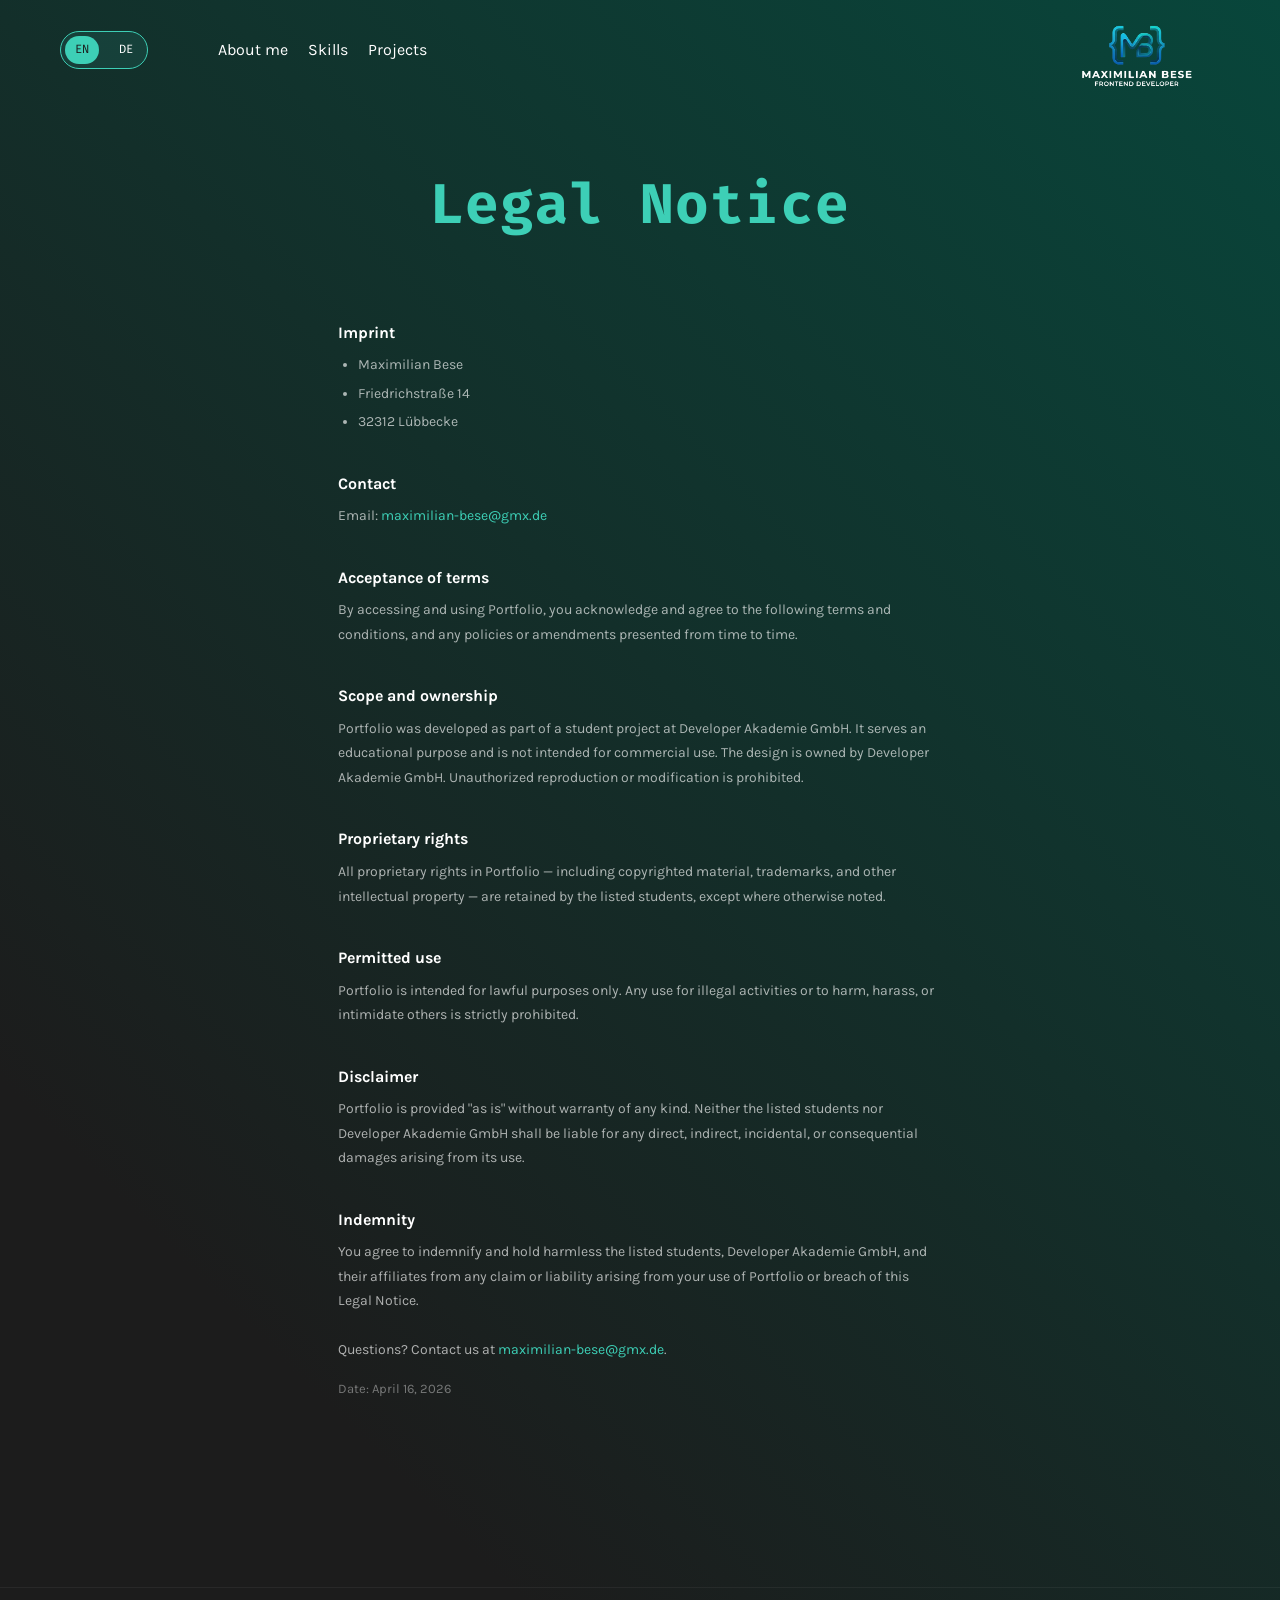
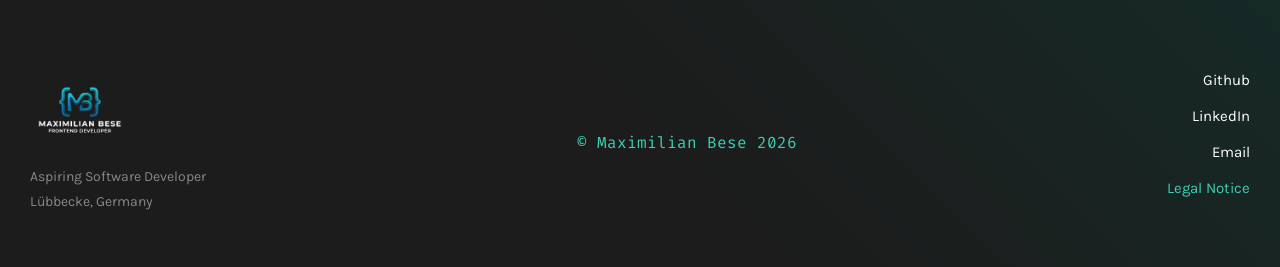
==== commit 59ba1f0b: "feat: enhance testimonials section, update legal notice, and improve email handling" ====
--- a/legal-notice.html
+++ b/legal-notice.html
@@ -19,7 +19,7 @@
     <link rel="stylesheet" href="./css/responsive-375-320.css" />
   </head>
   <body class="legal-page">
-    <!-- ═══════════════════════════════════════ HEADER ══ -->
+    <!-- HEADER -->
     <header class="main-header container">
       <div class="nav-left">
         <div class="lang-toggle">
@@ -39,9 +39,11 @@
           >
         </div>
         <nav class="nav-links" aria-label="Main navigation">
-          <a href="./index.html#about">About me</a>
-          <a href="./index.html#skills">Skills</a>
-          <a href="./index.html#projects">Projects</a>
+          <a href="./index.html#about" data-key="legal_nav_about">About me</a>
+          <a href="./index.html#skills" data-key="legal_nav_skills">Skills</a>
+          <a href="./index.html#projects" data-key="legal_nav_projects"
+            >Projects</a
+          >
         </nav>
       </div>
       <div class="nav-right">
@@ -62,7 +64,7 @@
       </button>
     </header>
 
-    <!-- ═══════════════════════════════════════ MOBILE NAV ══ -->
+    <!-- MOBILE NAV -->
     <div
       class="mobile-menu"
       id="mobile-menu"
@@ -71,9 +73,24 @@
     >
       <div class="mobile-menu-content">
         <nav class="mobile-nav-links" aria-label="Mobile navigation">
-          <a href="./index.html#about" class="mobile-nav-link">About me</a>
-          <a href="./index.html#skills" class="mobile-nav-link">Skills</a>
-          <a href="./index.html#projects" class="mobile-nav-link">Projects</a>
+          <a
+            href="./index.html#about"
+            class="mobile-nav-link"
+            data-key="legal_nav_about"
+            >About me</a
+          >
+          <a
+            href="./index.html#skills"
+            class="mobile-nav-link"
+            data-key="legal_nav_skills"
+            >Skills</a
+          >
+          <a
+            href="./index.html#projects"
+            class="mobile-nav-link"
+            data-key="legal_nav_projects"
+            >Projects</a
+          >
         </nav>
         <div class="mobile-lang-toggle">
           <span
@@ -89,102 +106,100 @@
       </div>
     </div>
 
-    <!-- ═══════════════════════════════════════ MAIN ══ -->
+    <!-- MAIN -->
     <main class="legal-main container">
-      <h1 class="legal-title">Legal Notice</h1>
-
-      <div class="legal-section">
-        <h2>Imprint</h2>
+      <h1 class="legal-title" data-key="legal_h1">Legal Notice</h1>
+
+      <div class="legal-section">
+        <h2 data-key="legal_imprint_h2">Imprint</h2>
         <ul>
           <li>Maximilian Bese</li>
-          <li>Friedrichsstraße 14</li>
-          <li>32312 Lübbecke</li>
+          <li>Friedrichstra&#223;e 14</li>
+          <li>32312 L&#252;bbecke</li>
         </ul>
       </div>
 
       <div class="legal-section">
-        <h2>Contact</h2>
+        <h2 data-key="legal_contact_h2">Contact</h2>
         <p>
-          Email:
+          <span data-key="legal_contact_p">Email:</span>
           <a href="mailto:maximilian-bese@gmx.de">maximilian-bese@gmx.de</a>
         </p>
       </div>
 
       <div class="legal-section">
-        <h2>Acceptance of terms</h2>
-        <p>
-          By accessing and using <strong>Portfolio</strong>, you acknowledge and
-          agree to the following terms and conditions, and any policies or
-          amendments presented from time to time.
-        </p>
-      </div>
-
-      <div class="legal-section">
-        <h2>Scope and ownership</h2>
-        <p>
-          <strong>Portfolio</strong> was developed as part of a student project
-          at <strong>Developer Akademie GmbH</strong>. It serves an educational
-          purpose and is not intended for commercial use. The design is owned by
-          <strong>Developer Akademie GmbH</strong>. Unauthorized reproduction or
-          modification is prohibited.
-        </p>
-      </div>
-
-      <div class="legal-section">
-        <h2>Proprietary rights</h2>
-        <p>
-          All proprietary rights in <strong>Portfolio</strong> — including
-          copyrighted material, trademarks, and other intellectual property —
-          are retained by the listed students, except where otherwise noted.
-        </p>
-      </div>
-
-      <div class="legal-section">
-        <h2>Permitted use</h2>
-        <p>
-          <strong>Portfolio</strong> is intended for lawful purposes only. Any
-          use for illegal activities or to harm, harass, or intimidate others is
-          strictly prohibited.
-        </p>
-      </div>
-
-      <div class="legal-section">
-        <h2>Disclaimer</h2>
-        <p>
-          <strong>Portfolio</strong> is provided "as is" without warranty of any
-          kind. Neither the listed students nor
-          <strong>Developer Akademie GmbH</strong> shall be liable for any
-          direct, indirect, incidental, or consequential damages arising from
-          its use.
-        </p>
-      </div>
-
-      <div class="legal-section">
-        <h2>Indemnity</h2>
-        <p>
+        <h2 data-key="legal_terms_h2">Acceptance of terms</h2>
+        <p data-key="legal_terms_p">
+          By accessing and using Portfolio, you acknowledge and agree to the
+          following terms and conditions, and any policies or amendments
+          presented from time to time.
+        </p>
+      </div>
+
+      <div class="legal-section">
+        <h2 data-key="legal_scope_h2">Scope and ownership</h2>
+        <p data-key="legal_scope_p">
+          Portfolio was developed as part of a student project at Developer
+          Akademie GmbH. It serves an educational purpose and is not intended
+          for commercial use. The design is owned by Developer Akademie GmbH.
+          Unauthorized reproduction or modification is prohibited.
+        </p>
+      </div>
+
+      <div class="legal-section">
+        <h2 data-key="legal_prop_h2">Proprietary rights</h2>
+        <p data-key="legal_prop_p">
+          All proprietary rights in Portfolio — including copyrighted material,
+          trademarks, and other intellectual property — are retained by the
+          listed students, except where otherwise noted.
+        </p>
+      </div>
+
+      <div class="legal-section">
+        <h2 data-key="legal_permitted_h2">Permitted use</h2>
+        <p data-key="legal_permitted_p">
+          Portfolio is intended for lawful purposes only. Any use for illegal
+          activities or to harm, harass, or intimidate others is strictly
+          prohibited.
+        </p>
+      </div>
+
+      <div class="legal-section">
+        <h2 data-key="legal_disclaimer_h2">Disclaimer</h2>
+        <p data-key="legal_disclaimer_p">
+          Portfolio is provided "as is" without warranty of any kind. Neither
+          the listed students nor Developer Akademie GmbH shall be liable for
+          any direct, indirect, incidental, or consequential damages arising
+          from its use.
+        </p>
+      </div>
+
+      <div class="legal-section">
+        <h2 data-key="legal_indemnity_h2">Indemnity</h2>
+        <p data-key="legal_indemnity_p">
           You agree to indemnify and hold harmless the listed students,
-          <strong>Developer Akademie GmbH</strong>, and their affiliates from
-          any claim or liability arising from your use of
-          <strong>Portfolio</strong> or breach of this Legal Notice.
+          Developer Akademie GmbH, and their affiliates from any claim or
+          liability arising from your use of Portfolio or breach of this Legal
+          Notice.
         </p>
         <p class="legal-contact">
-          Questions? Contact us at
+          <span data-key="legal_questions">Questions? Contact us at</span>
           <a href="mailto:maximilian-bese@gmx.de">maximilian-bese@gmx.de</a>.
         </p>
-        <p class="legal-date">Date: April 16, 2026</p>
+        <p class="legal-date" data-key="legal_date">Date: April 16, 2026</p>
       </div>
     </main>
 
-    <!-- ═══════════════════════════════════════ FOOTER ══ -->
+    <!-- FOOTER -->
     <footer class="main-footer container">
       <div class="footer-left">
         <img src="./assets/img/logo.png" alt="Logo" class="footer-logo" />
         <div class="footer-subtext">
-          <p>Aspiring Software Developer</p>
-          <p>Lübbecke, Germany</p>
+          <p data-key="legal_footer_role">Aspiring Software Developer</p>
+          <p data-key="legal_footer_loc">L&#252;bbecke, Germany</p>
         </div>
       </div>
-      <div class="footer-center"><p>© Maximilian Bese 2026</p></div>
+      <div class="footer-center"><p>&#169; Maximilian Bese 2026</p></div>
       <div class="footer-right">
         <nav class="footer-links" aria-label="Footer navigation">
           <a
@@ -200,7 +215,10 @@
             >LinkedIn</a
           >
           <a href="mailto:maximilian-bese@gmx.de">Email</a>
-          <a href="./legal-notice.html" class="footer-link-active"
+          <a
+            href="./legal-notice.html"
+            class="footer-link-active"
+            data-key="legal_footer_legal"
             >Legal Notice</a
           >
         </nav>
--- a/css/responsive-480-a.css
+++ b/css/responsive-480-a.css
@@ -60,6 +60,7 @@
 
   .hero-btns {
     display: flex;
+    justify-content: center;
     flex-wrap: wrap;
     gap: 12px;
     margin-top: 10px;
--- a/css/responsive-480-b.css
+++ b/css/responsive-480-b.css
@@ -247,7 +247,7 @@
   .overlay-content {
     padding: 40px 20px 60px;
     border-radius: 20px;
-    max-height: 90vh;
+    max-height: 110vh;
     overflow-y: auto;
   }
 
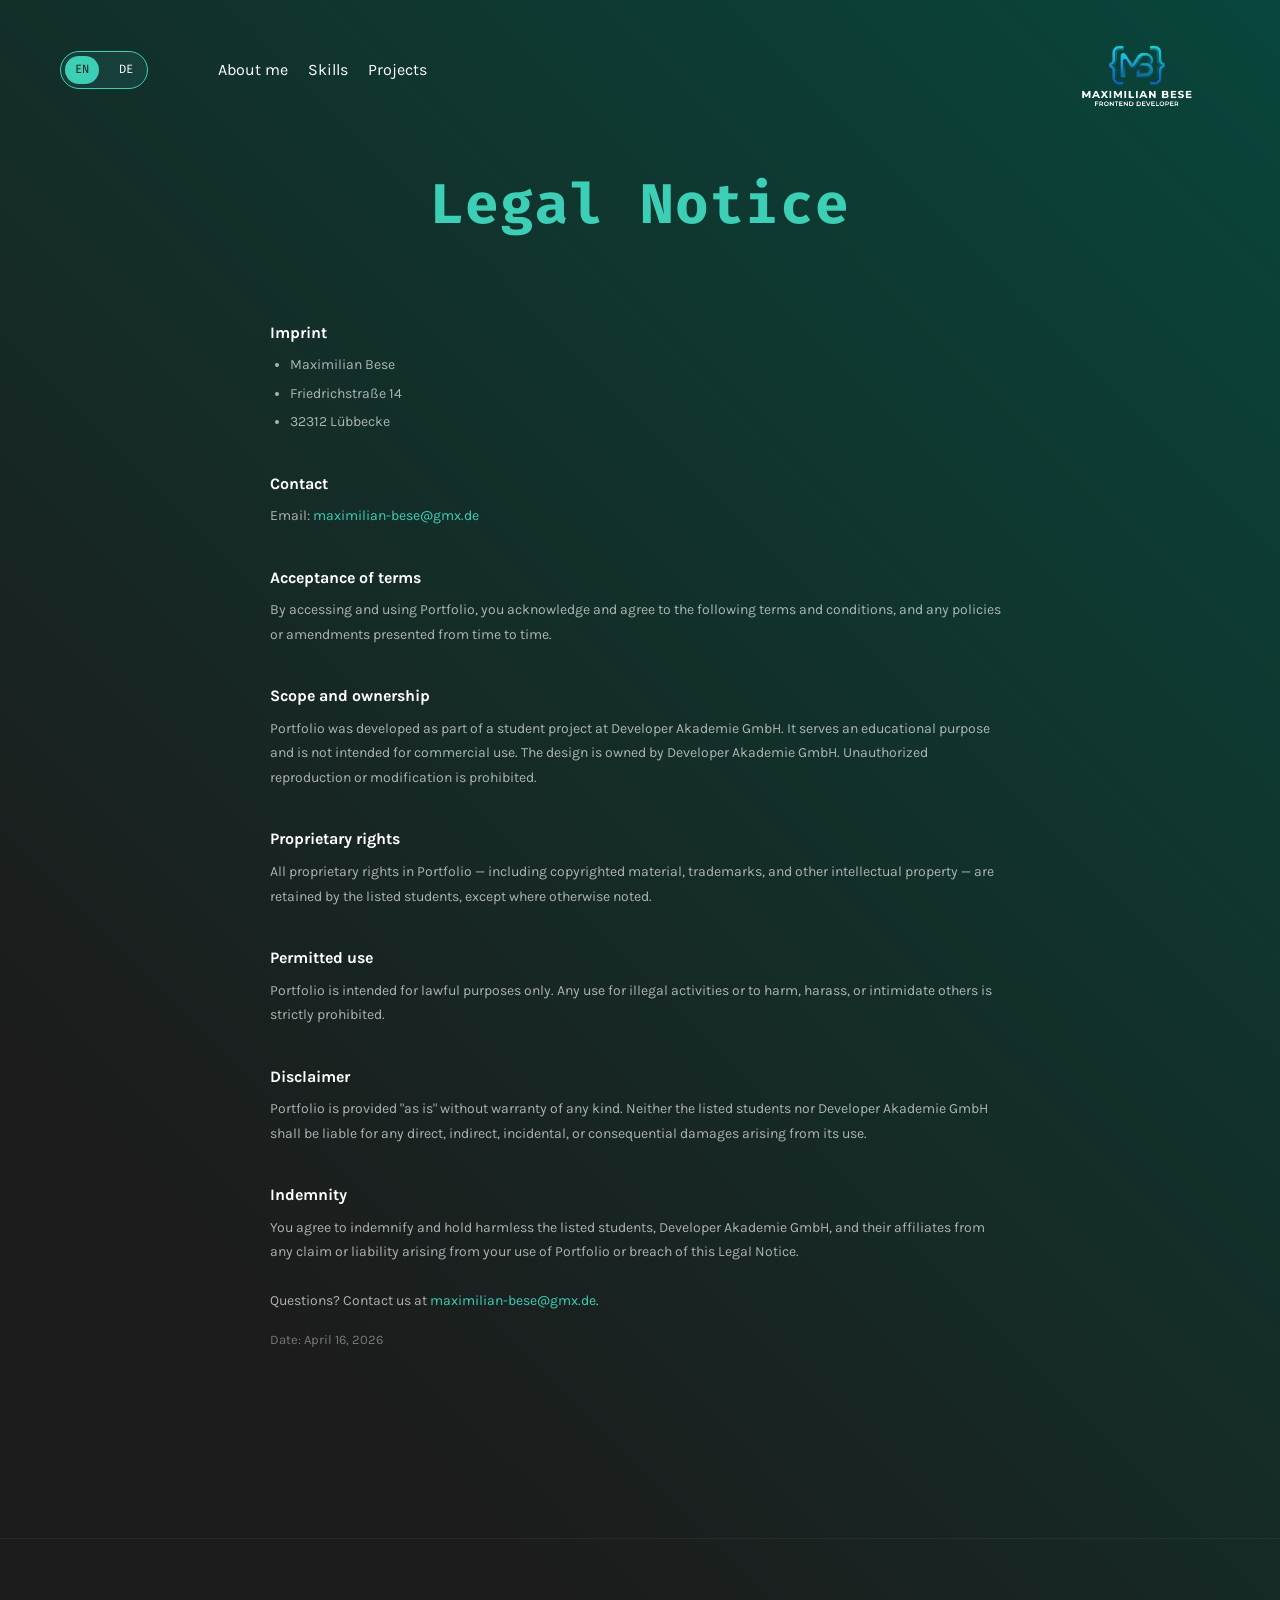
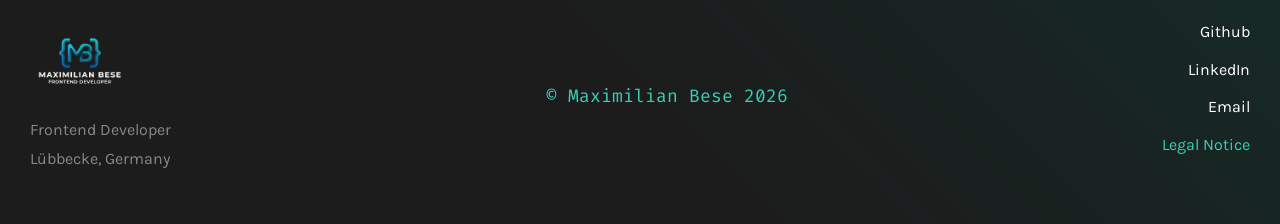
==== commit 29cf7dcf: "feat: update legal notice role text and improve legal page styling for better alignment" ====
--- a/legal-notice.html
+++ b/legal-notice.html
@@ -195,7 +195,7 @@
       <div class="footer-left">
         <img src="./assets/img/logo.png" alt="Logo" class="footer-logo" />
         <div class="footer-subtext">
-          <p data-key="legal_footer_role">Aspiring Software Developer</p>
+          <p data-key="legal_footer_role">Web Developer</p>
           <p data-key="legal_footer_loc">L&#252;bbecke, Germany</p>
         </div>
       </div>
--- a/style.css
+++ b/style.css
@@ -39,9 +39,11 @@
 }
 
 .container {
-  padding: 0 var(--container-padding);
   max-width: 1440px;
   margin: 0 auto;
+  padding-left: 60px; /* Gleicht dein Header-Padding aus */
+  padding-right: 60px; /* Gleicht dein Header-Padding aus */
+  width: 100%;
 }
 
 .nav-right img {
--- a/css/header.css
+++ b/css/header.css
@@ -1,13 +1,15 @@
 .main-header {
+  position: absolute;
+  top: 0;
+  left: 50%;
+  transform: translateX(-50%);
+  width: 100%;
+  max-width: 1440px;
+  z-index: 1000;
+  padding: 20px 60px;
   display: flex;
   justify-content: space-between;
   align-items: center;
-  padding: 0px 60px; /* Mehr Padding für den "High-End" Look */
-  position: absolute;
-  width: 100%;
-  top: 0;
-  left: 0;
-  z-index: 1000;
   box-sizing: border-box;
 }
 
--- a/css/footer.css
+++ b/css/footer.css
@@ -22,7 +22,7 @@
 
 .footer-subtext p {
   color: #888;
-  font-size: 14px;
+  font-size: 16px;
   margin: 3px 0;
 }
 
@@ -31,7 +31,7 @@
   align-self: center;
   color: var(--accent-green);
   font-family: var(--font-mono); /* Falls du eine Monospace-Schrift nutzt */
-  font-size: 16px;
+  font-size: 18px;
 }
 
 /* Rechte Seite */
@@ -45,7 +45,7 @@
 .footer-links a {
   color: white;
   text-decoration: none;
-  font-size: 15px;
+  font-size: 16px;
   transition: color 0.3s ease;
 }
 
--- a/css/legal-notice.css
+++ b/css/legal-notice.css
@@ -16,6 +16,9 @@
   padding-top: 160px;
   padding-bottom: 100px;
   max-width: 860px;
+  margin-left: auto;
+  margin-right: auto;
+  width: 100%;
 }
 
 /* Page Title */
--- a/css/responsive-tablet.css
+++ b/css/responsive-tablet.css
@@ -1,4 +1,11 @@
-/* Responsive — tablet & large mobile (≤1024px, ≤850px) */
+@media (max-width: 1440px) {
+  .sidebar-left {
+    left: 40px;
+  }
+  .sidebar-right {
+    right: 40px;
+  }
+}
 
 /* ==========================================================================
    1024px – Tablets & kleine Laptops
@@ -141,3 +148,10 @@
     margin-bottom: 40px;
   }
 }
+
+@media (max-width: 768px) {
+  .container {
+    padding-left: 20px;
+    padding-right: 20px;
+  }
+}
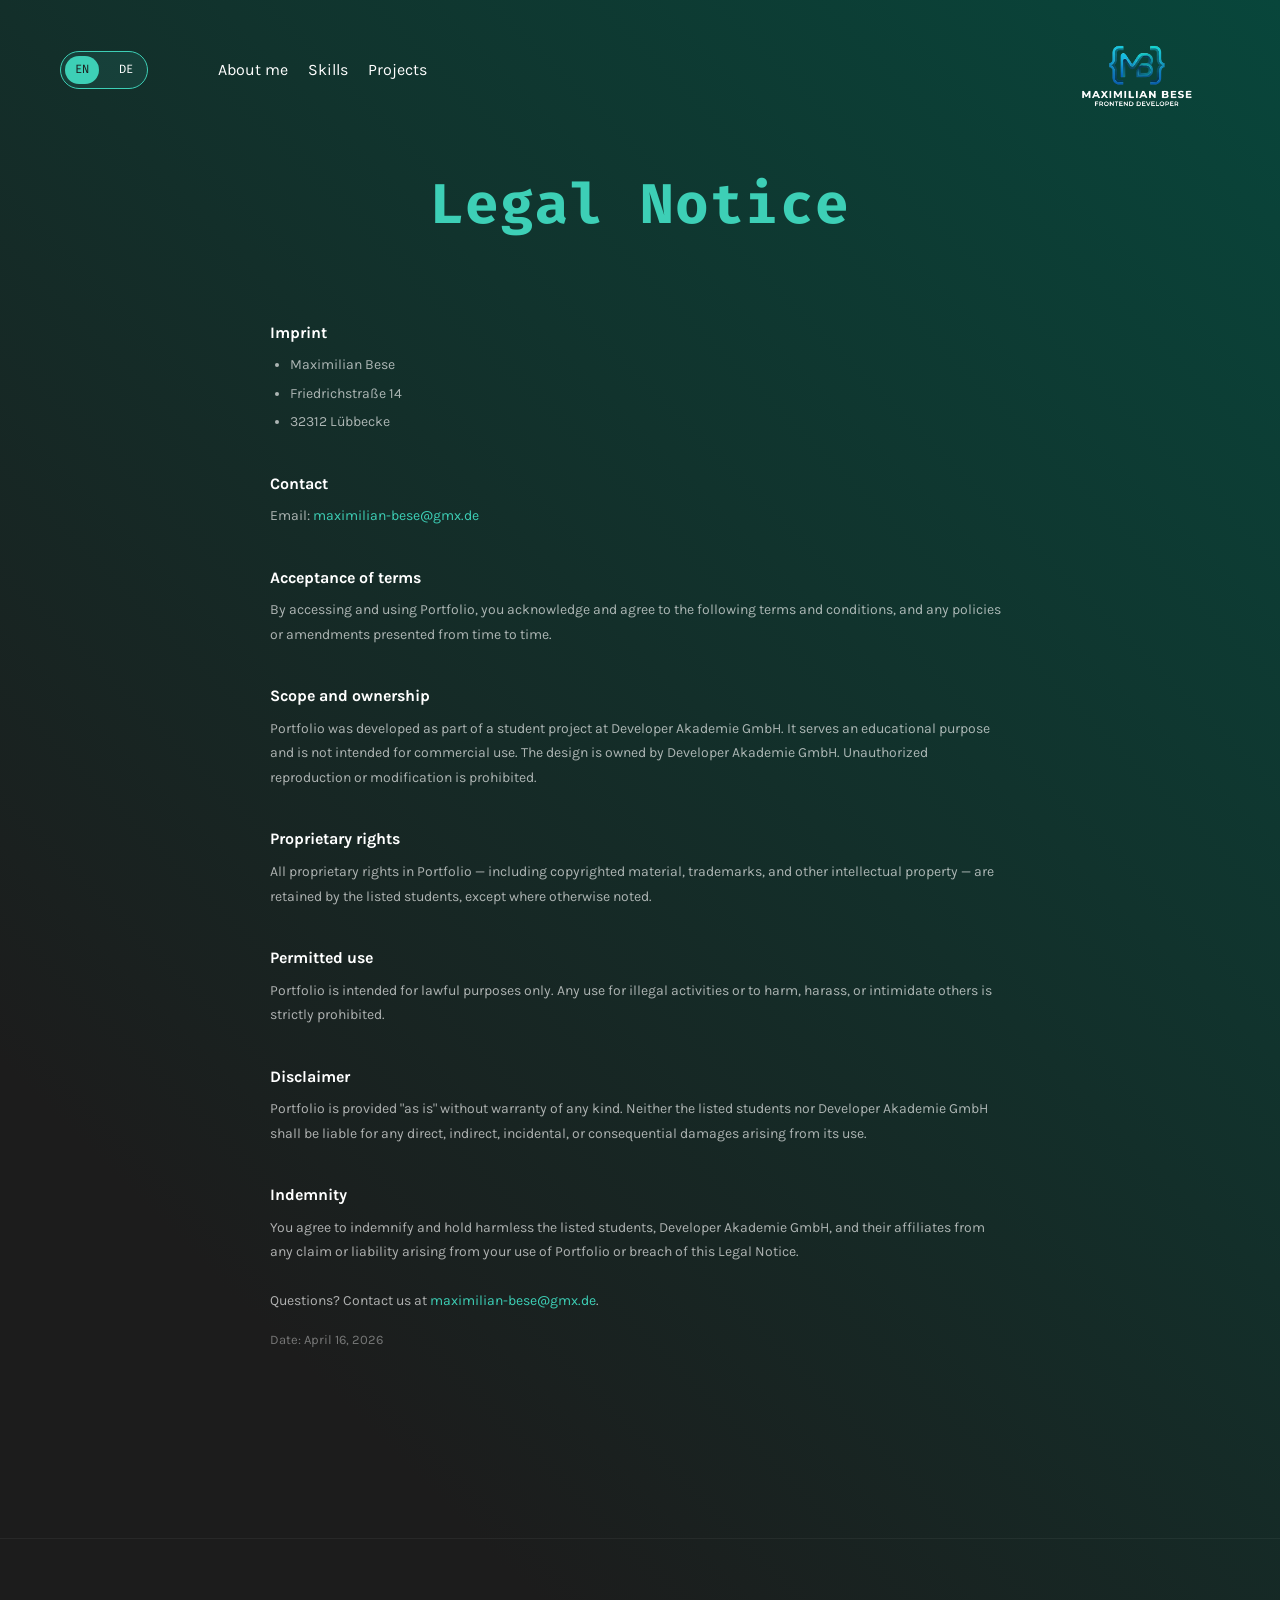
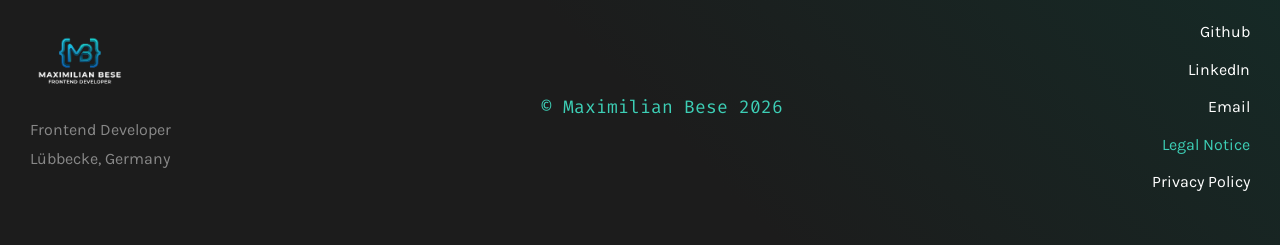
==== commit 73970670: "feat: add privacy policy page, update links, and enhance translations for improved user experience" ====
--- a/legal-notice.html
+++ b/legal-notice.html
@@ -221,6 +221,9 @@
             data-key="legal_footer_legal"
             >Legal Notice</a
           >
+          <a href="./privacy-policy.html" data-key="legal_footer_privacy"
+            >Privacy Policy</a
+          >
         </nav>
       </div>
     </footer>
--- a/css/header.css
+++ b/css/header.css
@@ -42,7 +42,7 @@
 }
 
 .nav-links a {
-  position: relative; /* Wichtig, damit der Punkt relativ zum Link positioniert wird */
+  position: relative;
   text-decoration: none;
   color: white;
   transition: color 0.3s ease;
@@ -51,10 +51,10 @@
 .nav-links a::after {
   content: "";
   position: absolute;
-  bottom: -8px; /* Abstand unter dem Text */
-  left: 50%; /* Horizontal zentrieren */
-  transform: translateX(-50%) scale(0); /* Startet unsichtbar und klein */
-  width: 6px; /* Größe des Punktes */
+  bottom: -8px;
+  left: 50%;
+  transform: translateX(-50%) scale(0);
+  width: 6px;
   height: 6px;
   background-color: var(--accent-green);
   border-radius: 50%;
@@ -72,7 +72,7 @@
 .nav-left {
   display: flex;
   align-items: center;
-  gap: 40px; /* Exakter Abstand zwischen Sprache und Links */
+  gap: 40px;
 }
 
 .nav-right {
--- a/css/footer.css
+++ b/css/footer.css
@@ -3,7 +3,7 @@
   display: flex;
   justify-content: space-between;
   align-items: flex-start;
-  border-top: 1px solid rgba(255, 255, 255, 0.05); /* Dezente Trennung */
+  border-top: 1px solid rgba(255, 255, 255, 0.05);
   margin-top: 50px;
 }
 
@@ -15,7 +15,7 @@
 }
 
 .footer-logo {
-  height: 75px; /* Passe die Höhe an dein Logo an */
+  height: 75px;
   width: 100px;
   display: block;
 }
@@ -30,7 +30,7 @@
 .footer-center {
   align-self: center;
   color: var(--accent-green);
-  font-family: var(--font-mono); /* Falls du eine Monospace-Schrift nutzt */
+  font-family: var(--font-mono);
   font-size: 18px;
 }
 
--- a/css/responsive-480-a.css
+++ b/css/responsive-480-a.css
@@ -1,7 +1,3 @@
-/* Responsive 480px — header, hero, about, skills */
-
-/* Responsive styles — generated split */
-
 /* ==========================================================================
    480px – Smartphones
    ========================================================================== */
--- a/css/responsive-480-b.css
+++ b/css/responsive-480-b.css
@@ -1,5 +1,3 @@
-/* Responsive 480px — projects, testimonials, contact, footer, overlay */
-
 @media (max-width: 480px) {
   /* --- FEATURED PROJECTS --- */
   .projects-section {
--- a/css/responsive-375-320.css
+++ b/css/responsive-375-320.css
@@ -1,5 +1,3 @@
-/* Responsive styles — generated split */
-
 /* ==========================================================================
    375px – Standard iPhone
    ========================================================================== */
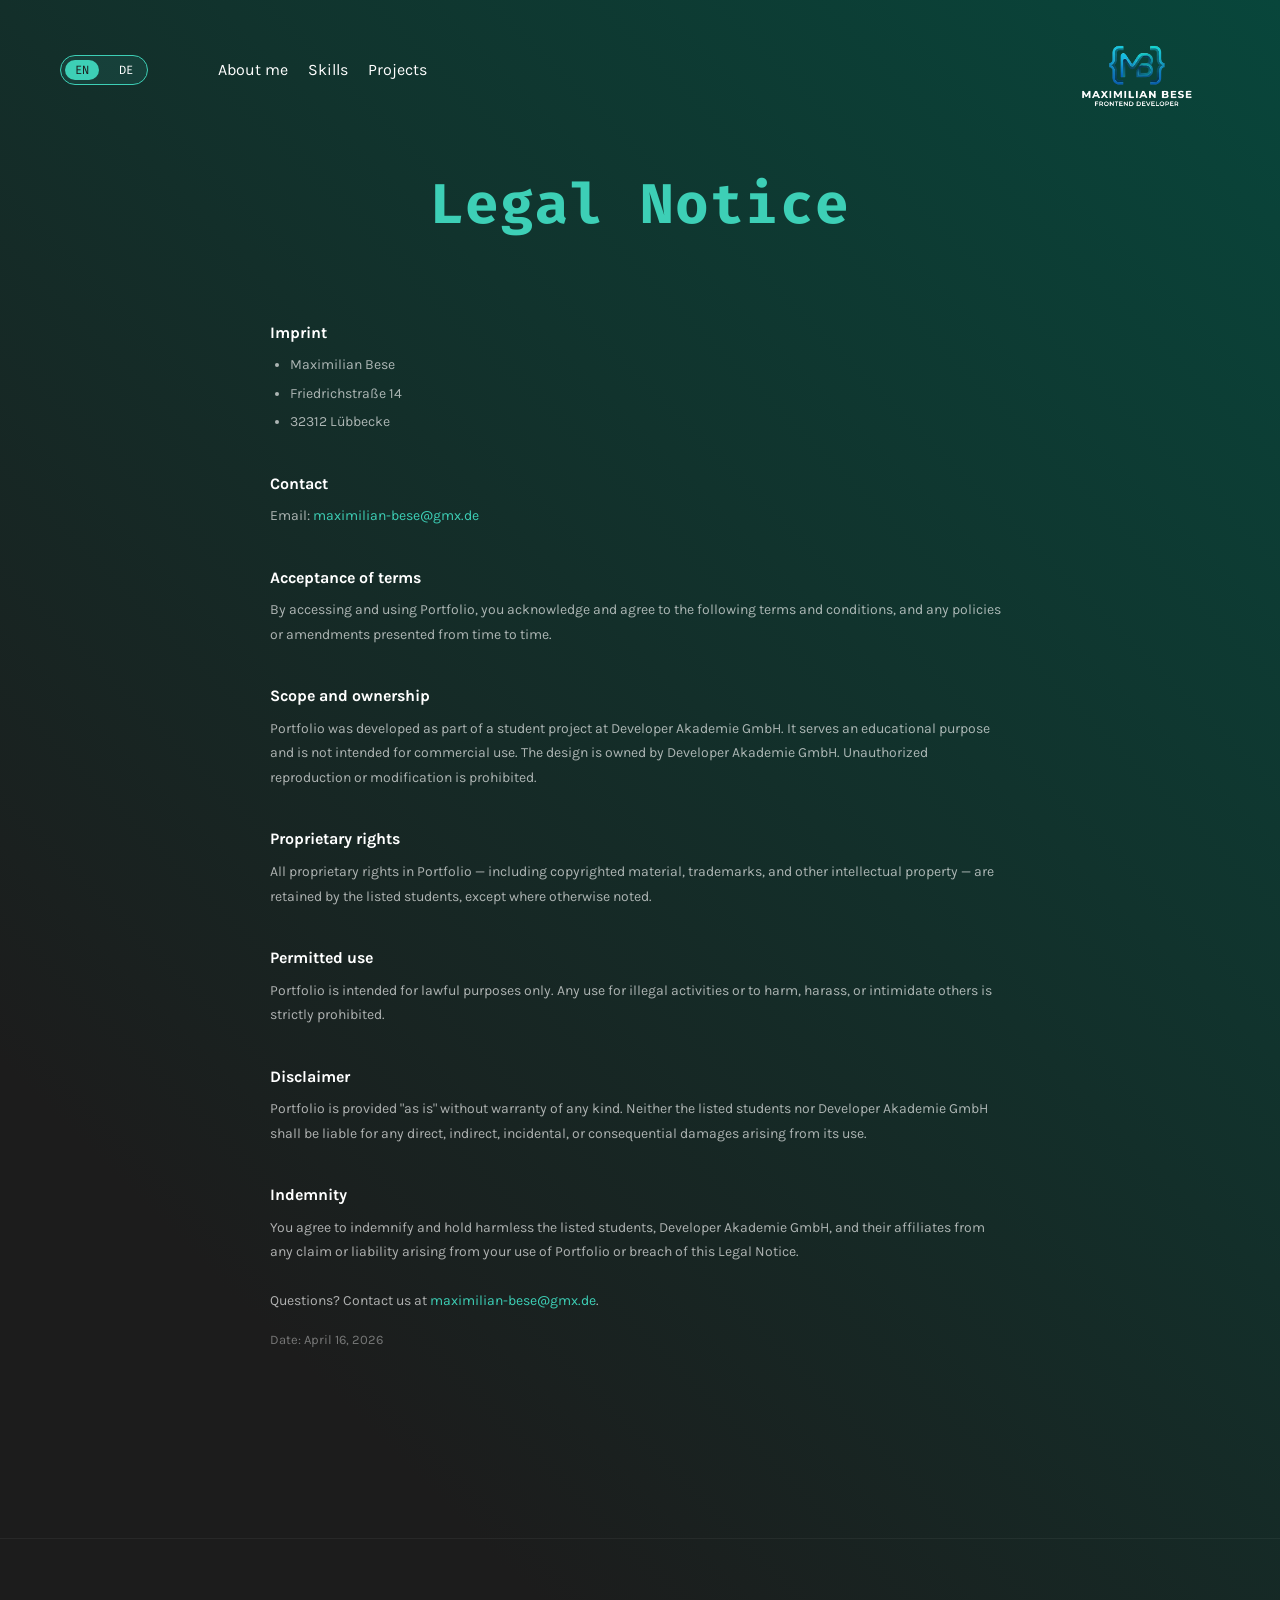
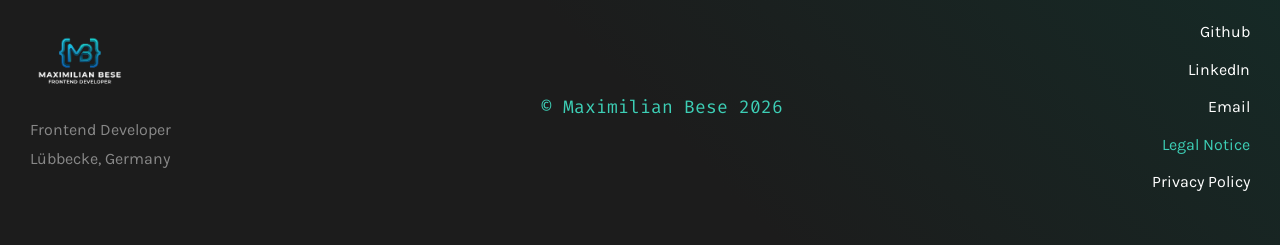
==== commit 6d63d657: "fix: contact form UX, remove dead code, a11y & mail hardening - fix: privacy/status message hidden b" ====
--- a/legal-notice.html
+++ b/legal-notice.html
@@ -23,20 +23,12 @@
     <header class="main-header container">
       <div class="nav-left">
         <div class="lang-toggle">
-          <span
-            class="lang active"
-            id="btn-en"
-            data-lang="en"
-            onclick="changeLanguage('en')"
-            >EN</span
-          >
-          <span
-            class="lang"
-            id="btn-de"
-            data-lang="de"
-            onclick="changeLanguage('de')"
-            >DE</span
-          >
+          <button type="button" class="lang active" id="btn-en" data-lang="en">
+            EN
+          </button>
+          <button type="button" class="lang" id="btn-de" data-lang="de">
+            DE
+          </button>
         </div>
         <nav class="nav-links" aria-label="Main navigation">
           <a href="./index.html#about" data-key="legal_nav_about">About me</a>
@@ -93,15 +85,8 @@
           >
         </nav>
         <div class="mobile-lang-toggle">
-          <span
-            class="lang active"
-            data-lang="en"
-            onclick="changeLanguage('en')"
-            >EN</span
-          >
-          <span class="lang" data-lang="de" onclick="changeLanguage('de')"
-            >DE</span
-          >
+          <button type="button" class="lang active" data-lang="en">EN</button>
+          <button type="button" class="lang" data-lang="de">DE</button>
         </div>
       </div>
     </div>
@@ -114,8 +99,8 @@
         <h2 data-key="legal_imprint_h2">Imprint</h2>
         <ul>
           <li>Maximilian Bese</li>
-          <li>Friedrichstra&#223;e 14</li>
-          <li>32312 L&#252;bbecke</li>
+          <li>Friedrichstraße 14</li>
+          <li>32312 Lübbecke</li>
         </ul>
       </div>
 
@@ -196,10 +181,10 @@
         <img src="./assets/img/logo.png" alt="Logo" class="footer-logo" />
         <div class="footer-subtext">
           <p data-key="legal_footer_role">Web Developer</p>
-          <p data-key="legal_footer_loc">L&#252;bbecke, Germany</p>
+          <p data-key="legal_footer_loc">Lübbecke, Germany</p>
         </div>
       </div>
-      <div class="footer-center"><p>&#169; Maximilian Bese 2026</p></div>
+      <div class="footer-center"><p>© Maximilian Bese 2026</p></div>
       <div class="footer-right">
         <nav class="footer-links" aria-label="Footer navigation">
           <a
--- a/style.css
+++ b/style.css
@@ -2,17 +2,17 @@
 @import url("https://fonts.googleapis.com/css2?family=Fira+Code:wght@400;500&family=Karla:wght@400;700&display=swap");
 
 :root {
-  /* Farben aus deinen Screenshots */
+  /* Colour tokens */
   --bg-dark: rgba(28, 28, 28, 1);
   --bg-gradient-green: rgba(8, 70, 59, 1);
   --accent-green: rgba(61, 207, 182, 1);
   --accent-green-10: rgba(61, 207, 182, 0.1);
 
-  /* Schriften */
+  /* Typography */
   --font-main: "Karla", sans-serif;
   --font-mono: "Fira Code", monospace;
 
-  /* Abstände */
+  /* Layout */
   --container-padding: 10%;
 }
 
@@ -23,9 +23,15 @@
   scroll-behavior: smooth;
 }
 
+html {
+  overflow-x: hidden;
+  width: 100%;
+  position: relative;
+}
+
 body {
   background-color: var(--bg-dark);
-  /* Der Verlauf aus Figma */
+  /* Diagonal gradient matching the Figma design */
   background: linear-gradient(
     45deg,
     var(--bg-dark) 25%,
@@ -36,16 +42,37 @@
   font-family: var(--font-main);
   line-height: 1.6;
   overflow-x: hidden;
+  width: 100%;
+  position: relative;
 }
 
 .container {
   max-width: 1440px;
   margin: 0 auto;
-  padding-left: 60px; /* Gleicht dein Header-Padding aus */
-  padding-right: 60px; /* Gleicht dein Header-Padding aus */
+  padding-left: 60px;
+  padding-right: 60px;
   width: 100%;
 }
 
 .nav-right img {
   height: 100px;
 }
+
+/* ================================================
+   BACKGROUND CANVAS — Stacking Context
+   ================================================ */
+
+/*
+ * The particle canvas is inserted at z-index 0 (set inline by background.js).
+ * All direct children of <body> that contain page content must sit above it.
+ * Using `position: relative` + `z-index: 1` achieves this without breaking
+ * existing layout, since every structural element already has a defined role.
+ */
+.main-header,
+.main-footer,
+main,
+section,
+footer {
+  position: relative;
+  z-index: 1;
+}
--- a/css/header.css
+++ b/css/header.css
@@ -29,6 +29,10 @@
   padding: 4px 10px;
   border-radius: 15px;
   cursor: pointer;
+  background: none;
+  border: none;
+  color: inherit;
+  line-height: 1;
 }
 
 .lang.active {
--- a/css/footer.css
+++ b/css/footer.css
@@ -12,6 +12,19 @@
   display: flex;
   flex-direction: column;
   gap: 20px;
+}
+
+.footer-logo-link {
+  display: block;
+  width: fit-content;
+  transition:
+    transform 0.3s ease,
+    opacity 0.3s ease;
+}
+
+.footer-logo-link:hover {
+  transform: scale(1.08);
+  opacity: 0.85;
 }
 
 .footer-logo {
--- a/css/responsive-tablet.css
+++ b/css/responsive-tablet.css
@@ -48,6 +48,12 @@
 
   .projects-layout {
     gap: 60px;
+  }
+}
+
+@media (max-width: 900px) {
+  .next-project-btn {
+    bottom: -190px;
   }
 }
 
--- a/css/responsive-375-320.css
+++ b/css/responsive-375-320.css
@@ -147,3 +147,47 @@
     font-size: 12px;
   }
 }
+
+/* ==========================================================================
+   Horizontal overflow fix — all breakpoints ≤ 375 px
+   Clamps elements that extend beyond the viewport width.
+   ========================================================================== */
+@media (max-width: 375px) {
+  /* Hero title must wrap on narrow screens */
+  .hero-title {
+    white-space: normal;
+    word-break: break-word;
+  }
+
+  /* Contain the ticker inside the hero so it cannot push the scroll width */
+  .hero {
+    overflow: hidden;
+  }
+
+  /* Decorative lines must not bleed outside their parent */
+  .background-lines {
+    left: 0;
+    overflow: hidden;
+  }
+
+  /* About section: clip the absolutely-positioned decorative image */
+  .about-image-wrapper {
+    overflow: hidden;
+  }
+
+  /* Project number badge sits at right: -20px on desktop — reset on mobile */
+  .project-number {
+    right: 0;
+  }
+
+  /* Testimonial quote-icon overhangs left — clip inside the card */
+  .testimonial-card {
+    overflow: hidden;
+  }
+
+  /* Sidebar elements must not overflow horizontally */
+  .sidebar-left,
+  .sidebar-right {
+    max-width: 40px;
+  }
+}
